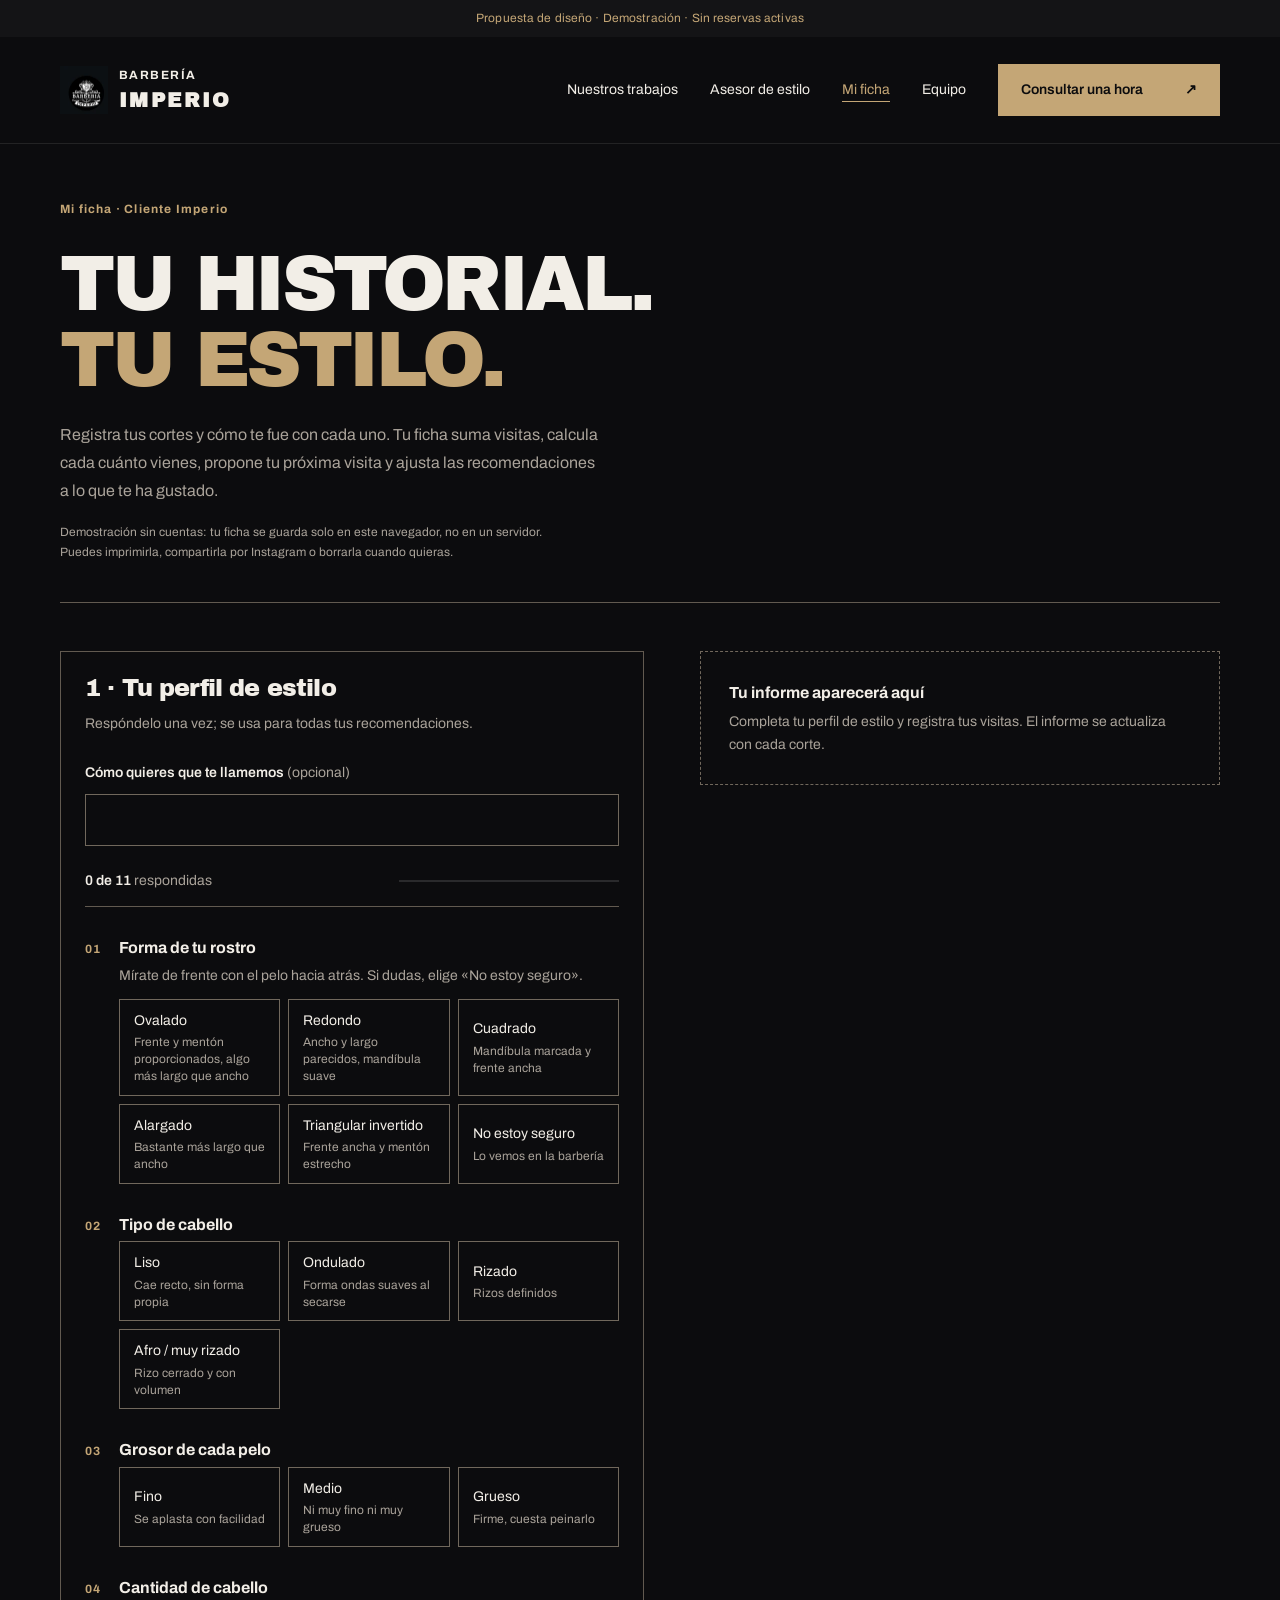
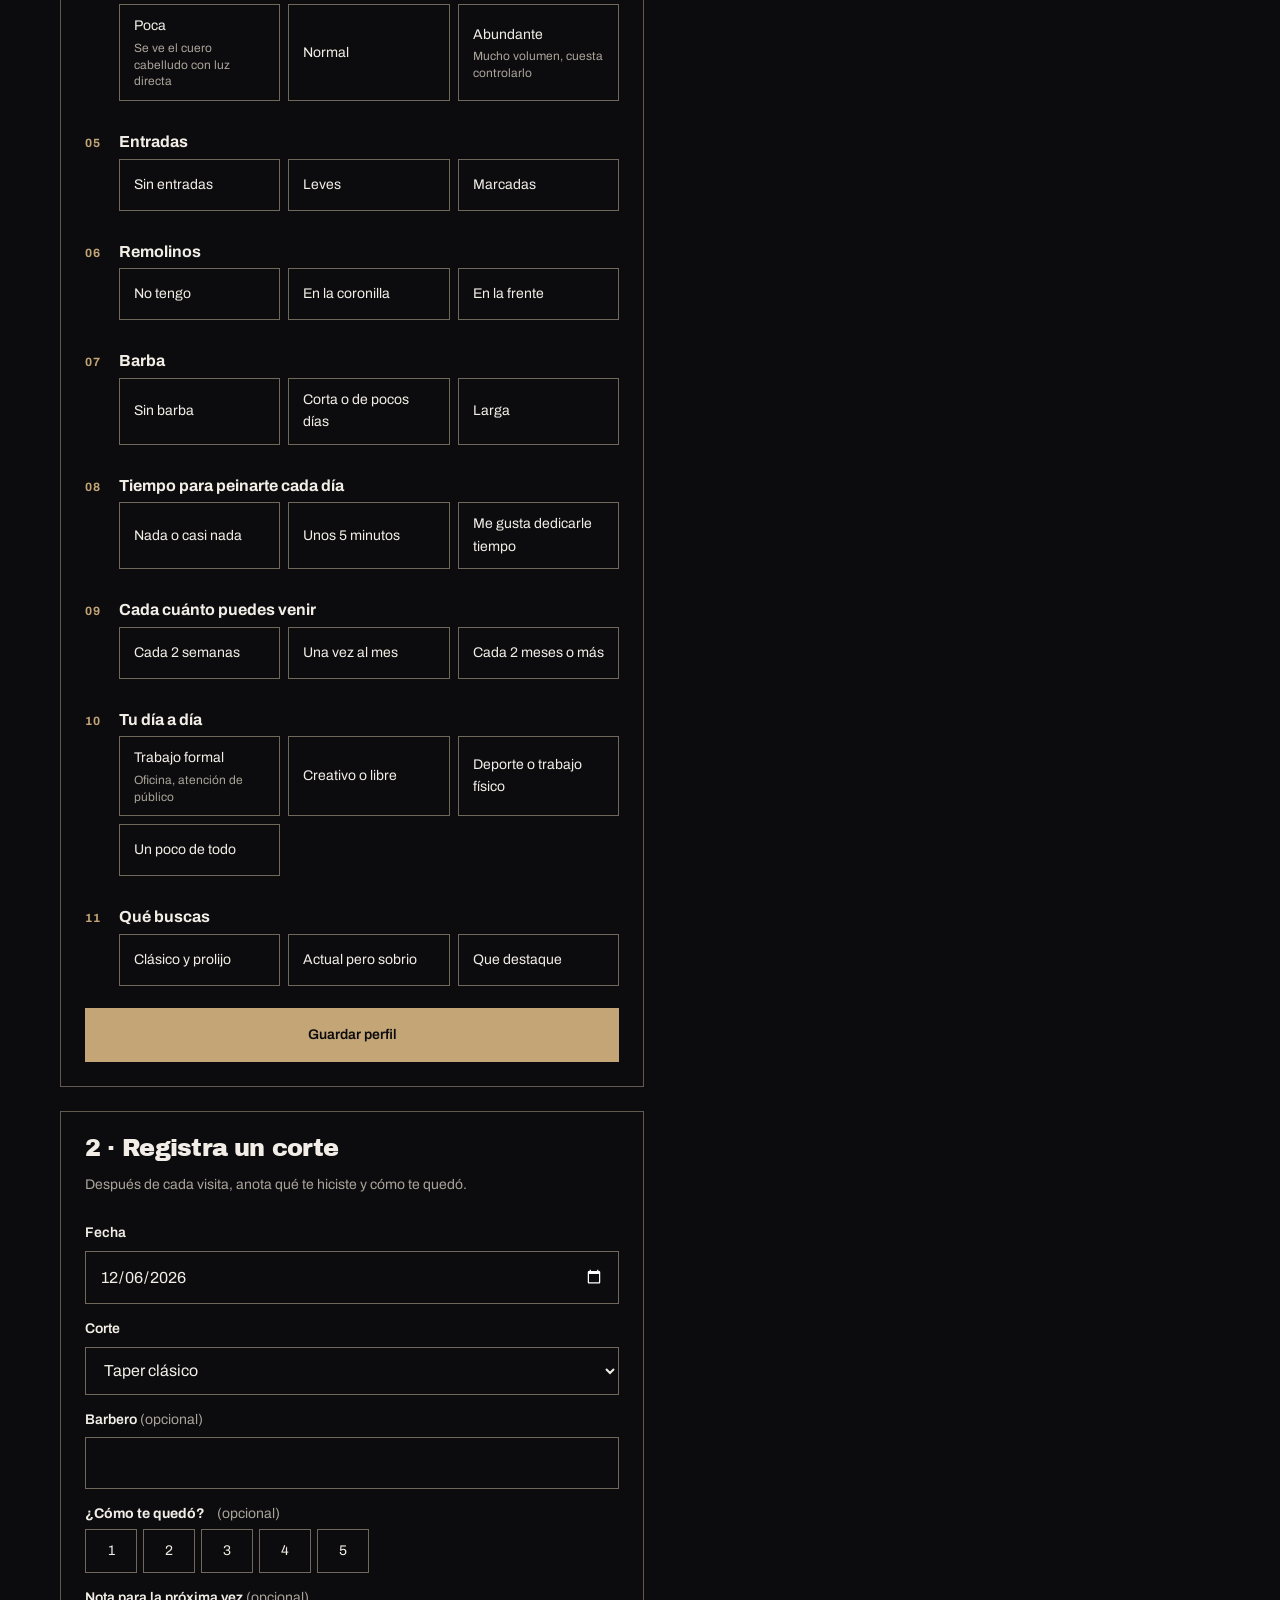
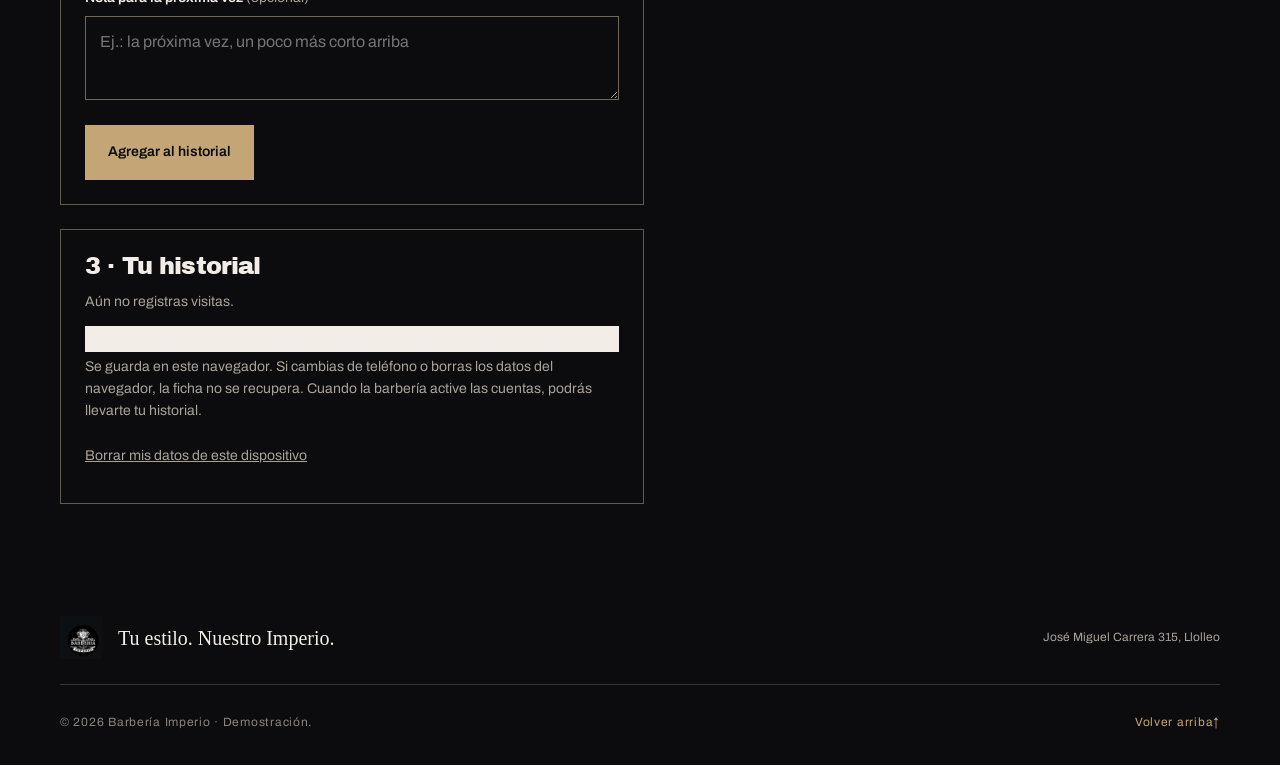
==== mi-ficha.html @ a7dda246 "feat: asesor de estilo, Mi ficha con historial y perfiles del equipo Co-Authored-By: Claude Opus 5.5" ====
<!doctype html>
<html lang="es-CL">
<head>
  <meta charset="UTF-8">
  <meta name="viewport" content="width=device-width, initial-scale=1">
  <meta name="theme-color" content="#0c0c0e">
  <meta name="description" content="Tu historial de cortes en Barbería Imperio con informe detallado, próxima visita sugerida y recomendaciones según lo que te ha gustado.">
  <title>Mi ficha | Barbería Imperio</title>
  <meta name="robots" content="noindex, nofollow">
  <link rel="canonical" href="https://barberia-imperio-demo.vercel.app/mi-ficha">
  <meta property="og:type" content="website">
  <meta property="og:locale" content="es_CL">
  <meta property="og:site_name" content="Barbería Imperio">
  <meta property="og:title" content="Mi ficha · Barbería Imperio">
  <meta property="og:description" content="Tu historial de cortes en Barbería Imperio con informe detallado, próxima visita sugerida y recomendaciones según lo que te ha gustado.">
  <meta property="og:url" content="https://barberia-imperio-demo.vercel.app/mi-ficha">
  <meta property="og:image" content="https://barberia-imperio-demo.vercel.app/assets/og-imperio.jpg">
  <meta property="og:image:width" content="1200">
  <meta property="og:image:height" content="630">
  <meta property="og:image:alt" content="Logo original blanco y negro de Barbería Imperio junto al lema Tu estilo. Nuestro Imperio.">
  <meta name="twitter:card" content="summary_large_image">
  <link rel="icon" type="image/png" sizes="96x96" href="/assets/logo-imperio-96.png">
  <link rel="apple-touch-icon" href="/assets/logo-imperio.png">
  <link rel="preload" href="/assets/fonts/archivo-black.woff2" as="font" type="font/woff2" crossorigin>
  <link rel="preload" href="/assets/fonts/archivo-variable.woff2" as="font" type="font/woff2" crossorigin>
  <link rel="stylesheet" href="/styles.css">
  <link rel="stylesheet" href="/design-system.css">
  <link rel="stylesheet" href="/urban.css">
  <link rel="stylesheet" href="/pages.css">
</head>
<body class="urban" data-page="ficha">
  <a class="skip-link" href="#contenido">Saltar al contenido</a>
  <div class="announcement">Propuesta de diseño · Demostración · Sin reservas activas</div>
  <header class="site-header">
    <div class="shell nav-shell">
      <a class="brand" href="/" aria-label="Barbería Imperio, ir al inicio"><picture><source srcset="/assets/logo-imperio-96.webp" type="image/webp"><img src="/assets/logo-imperio-96.png" alt="" width="48" height="48"></picture> <span> <small>BARBERÍA</small> <strong>IMPERIO</strong></span></a>
      <button class="menu-toggle" type="button" aria-label="Abrir menú" aria-expanded="false" aria-controls="main-nav"> <span></span> <span></span> <span></span></button>
      <nav id="main-nav" class="nav-links" aria-label="Navegación principal"><a href="/#estilos">Nuestros trabajos</a><a href="/asesor">Asesor de estilo</a><a href="/mi-ficha" class="is-current" aria-current="page">Mi ficha</a><a href="/equipo">Equipo</a><a class="btn btn-gold nav-reserve" href="/#reservar">Consultar una hora <span aria-hidden="true">↗</span></a></nav>
    </div>
  </header>
  <main id="contenido">
    <section class="page-hero shell" aria-labelledby="page-title"><p class="eyebrow">Mi ficha · Cliente Imperio</p><h1 id="page-title"><span>TU HISTORIAL.</span> <span class="bronze">TU ESTILO.</span></h1><p class="lead">Registra tus cortes y cómo te fue con cada uno. Tu ficha suma visitas, calcula cada cuánto vienes, propone tu próxima visita y ajusta las recomendaciones a lo que te ha gustado.</p><p class="demo-note">Demostración sin cuentas: tu ficha se guarda solo en este navegador, no en un servidor. Puedes imprimirla, compartirla por Instagram o borrarla cuando quieras.</p></section>
    <div class="shell page-grid">
      <div class="stack">
        <section class="panel" aria-labelledby="perfil-title">
          <h2 id="perfil-title">1 · Tu perfil de estilo</h2>
          <p>Respóndelo una vez; se usa para todas tus recomendaciones.</p>
          <label for="cliente-nombre">Cómo quieres que te llamemos <span>(opcional)</span></label>
          <input id="cliente-nombre" type="text" maxlength="40" autocomplete="given-name">
          <form id="quiz" class="quiz" style="margin-top:20px" novalidate><div class="quiz-progress"><span><strong>0 de 11</strong> respondidas</span><span class="quiz-meter" aria-hidden="true"><i style="width:0%"></i></span></div><fieldset class="q"><legend><span class="q-n" aria-hidden="true">01</span>Forma de tu rostro</legend><p class="q-help" id="help-rostro">Mírate de frente con el pelo hacia atrás. Si dudas, elige «No estoy seguro».</p><div class="choices"><div class="choice"><input type="radio" name="rostro" id="q-rostro-ovalado" value="ovalado" aria-describedby="help-rostro"><label for="q-rostro-ovalado">Ovalado<small>Frente y mentón proporcionados, algo más largo que ancho</small></label></div><div class="choice"><input type="radio" name="rostro" id="q-rostro-redondo" value="redondo" aria-describedby="help-rostro"><label for="q-rostro-redondo">Redondo<small>Ancho y largo parecidos, mandíbula suave</small></label></div><div class="choice"><input type="radio" name="rostro" id="q-rostro-cuadrado" value="cuadrado" aria-describedby="help-rostro"><label for="q-rostro-cuadrado">Cuadrado<small>Mandíbula marcada y frente ancha</small></label></div><div class="choice"><input type="radio" name="rostro" id="q-rostro-alargado" value="alargado" aria-describedby="help-rostro"><label for="q-rostro-alargado">Alargado<small>Bastante más largo que ancho</small></label></div><div class="choice"><input type="radio" name="rostro" id="q-rostro-corazon" value="corazon" aria-describedby="help-rostro"><label for="q-rostro-corazon">Triangular invertido<small>Frente ancha y mentón estrecho</small></label></div><div class="choice"><input type="radio" name="rostro" id="q-rostro-no_se" value="no_se" aria-describedby="help-rostro"><label for="q-rostro-no_se">No estoy seguro<small>Lo vemos en la barbería</small></label></div></div></fieldset><fieldset class="q"><legend><span class="q-n" aria-hidden="true">02</span>Tipo de cabello</legend><div class="choices"><div class="choice"><input type="radio" name="tipo" id="q-tipo-liso" value="liso"><label for="q-tipo-liso">Liso<small>Cae recto, sin forma propia</small></label></div><div class="choice"><input type="radio" name="tipo" id="q-tipo-ondulado" value="ondulado"><label for="q-tipo-ondulado">Ondulado<small>Forma ondas suaves al secarse</small></label></div><div class="choice"><input type="radio" name="tipo" id="q-tipo-rizado" value="rizado"><label for="q-tipo-rizado">Rizado<small>Rizos definidos</small></label></div><div class="choice"><input type="radio" name="tipo" id="q-tipo-afro" value="afro"><label for="q-tipo-afro">Afro / muy rizado<small>Rizo cerrado y con volumen</small></label></div></div></fieldset><fieldset class="q"><legend><span class="q-n" aria-hidden="true">03</span>Grosor de cada pelo</legend><div class="choices"><div class="choice"><input type="radio" name="grosor" id="q-grosor-fino" value="fino"><label for="q-grosor-fino">Fino<small>Se aplasta con facilidad</small></label></div><div class="choice"><input type="radio" name="grosor" id="q-grosor-medio" value="medio"><label for="q-grosor-medio">Medio<small>Ni muy fino ni muy grueso</small></label></div><div class="choice"><input type="radio" name="grosor" id="q-grosor-grueso" value="grueso"><label for="q-grosor-grueso">Grueso<small>Firme, cuesta peinarlo</small></label></div></div></fieldset><fieldset class="q"><legend><span class="q-n" aria-hidden="true">04</span>Cantidad de cabello</legend><div class="choices"><div class="choice"><input type="radio" name="densidad" id="q-densidad-baja" value="baja"><label for="q-densidad-baja">Poca<small>Se ve el cuero cabelludo con luz directa</small></label></div><div class="choice"><input type="radio" name="densidad" id="q-densidad-media" value="media"><label for="q-densidad-media">Normal</label></div><div class="choice"><input type="radio" name="densidad" id="q-densidad-alta" value="alta"><label for="q-densidad-alta">Abundante<small>Mucho volumen, cuesta controlarlo</small></label></div></div></fieldset><fieldset class="q"><legend><span class="q-n" aria-hidden="true">05</span>Entradas</legend><div class="choices"><div class="choice"><input type="radio" name="entradas" id="q-entradas-no" value="no"><label for="q-entradas-no">Sin entradas</label></div><div class="choice"><input type="radio" name="entradas" id="q-entradas-leves" value="leves"><label for="q-entradas-leves">Leves</label></div><div class="choice"><input type="radio" name="entradas" id="q-entradas-marcadas" value="marcadas"><label for="q-entradas-marcadas">Marcadas</label></div></div></fieldset><fieldset class="q"><legend><span class="q-n" aria-hidden="true">06</span>Remolinos</legend><div class="choices"><div class="choice"><input type="radio" name="remolino" id="q-remolino-no" value="no"><label for="q-remolino-no">No tengo</label></div><div class="choice"><input type="radio" name="remolino" id="q-remolino-coronilla" value="coronilla"><label for="q-remolino-coronilla">En la coronilla</label></div><div class="choice"><input type="radio" name="remolino" id="q-remolino-frente" value="frente"><label for="q-remolino-frente">En la frente</label></div></div></fieldset><fieldset class="q"><legend><span class="q-n" aria-hidden="true">07</span>Barba</legend><div class="choices"><div class="choice"><input type="radio" name="barba" id="q-barba-no" value="no"><label for="q-barba-no">Sin barba</label></div><div class="choice"><input type="radio" name="barba" id="q-barba-corta" value="corta"><label for="q-barba-corta">Corta o de pocos días</label></div><div class="choice"><input type="radio" name="barba" id="q-barba-larga" value="larga"><label for="q-barba-larga">Larga</label></div></div></fieldset><fieldset class="q"><legend><span class="q-n" aria-hidden="true">08</span>Tiempo para peinarte cada día</legend><div class="choices"><div class="choice"><input type="radio" name="mantencion" id="q-mantencion-baja" value="baja"><label for="q-mantencion-baja">Nada o casi nada</label></div><div class="choice"><input type="radio" name="mantencion" id="q-mantencion-media" value="media"><label for="q-mantencion-media">Unos 5 minutos</label></div><div class="choice"><input type="radio" name="mantencion" id="q-mantencion-alta" value="alta"><label for="q-mantencion-alta">Me gusta dedicarle tiempo</label></div></div></fieldset><fieldset class="q"><legend><span class="q-n" aria-hidden="true">09</span>Cada cuánto puedes venir</legend><div class="choices"><div class="choice"><input type="radio" name="frecuencia" id="q-frecuencia-quincenal" value="quincenal"><label for="q-frecuencia-quincenal">Cada 2 semanas</label></div><div class="choice"><input type="radio" name="frecuencia" id="q-frecuencia-mensual" value="mensual"><label for="q-frecuencia-mensual">Una vez al mes</label></div><div class="choice"><input type="radio" name="frecuencia" id="q-frecuencia-bimensual" value="bimensual"><label for="q-frecuencia-bimensual">Cada 2 meses o más</label></div></div></fieldset><fieldset class="q"><legend><span class="q-n" aria-hidden="true">10</span>Tu día a día</legend><div class="choices"><div class="choice"><input type="radio" name="contexto" id="q-contexto-formal" value="formal"><label for="q-contexto-formal">Trabajo formal<small>Oficina, atención de público</small></label></div><div class="choice"><input type="radio" name="contexto" id="q-contexto-creativo" value="creativo"><label for="q-contexto-creativo">Creativo o libre</label></div><div class="choice"><input type="radio" name="contexto" id="q-contexto-deportivo" value="deportivo"><label for="q-contexto-deportivo">Deporte o trabajo físico</label></div><div class="choice"><input type="radio" name="contexto" id="q-contexto-mixto" value="mixto"><label for="q-contexto-mixto">Un poco de todo</label></div></div></fieldset><fieldset class="q"><legend><span class="q-n" aria-hidden="true">11</span>Qué buscas</legend><div class="choices"><div class="choice"><input type="radio" name="estilo" id="q-estilo-clasico" value="clasico"><label for="q-estilo-clasico">Clásico y prolijo</label></div><div class="choice"><input type="radio" name="estilo" id="q-estilo-actual" value="actual"><label for="q-estilo-actual">Actual pero sobrio</label></div><div class="choice"><input type="radio" name="estilo" id="q-estilo-llamativo" value="llamativo"><label for="q-estilo-llamativo">Que destaque</label></div></div></fieldset></form>
          <button id="perfil-guardar" class="btn btn-gold" type="button">Guardar perfil</button>
        </section>
        <section class="panel" aria-labelledby="visita-title">
          <h2 id="visita-title">2 · Registra un corte</h2>
          <p>Después de cada visita, anota qué te hiciste y cómo te quedó.</p>
          <form id="visita-form" novalidate>
            <label for="visita-fecha">Fecha</label>
            <input id="visita-fecha" type="date" required aria-describedby="visita-fecha-error" aria-invalid="false">
            <p id="visita-fecha-error" class="field-error" hidden></p>
            <label for="visita-corte">Corte</label>
            <select id="visita-corte"></select>
            <label for="visita-barbero">Barbero <span>(opcional)</span></label>
            <input id="visita-barbero" type="text" maxlength="40">
            <fieldset class="q" style="margin-top:14px"><legend style="font-size:14px">¿Cómo te quedó? <span style="color:var(--muted);font-weight:400">(opcional)</span></legend>
              <div class="rating"><div class="choice"><input type="radio" name="satisfaccion" id="sat-1" value="1"><label for="sat-1">1 <span class="sr-only">de 5</span></label></div><div class="choice"><input type="radio" name="satisfaccion" id="sat-2" value="2"><label for="sat-2">2 <span class="sr-only">de 5</span></label></div><div class="choice"><input type="radio" name="satisfaccion" id="sat-3" value="3"><label for="sat-3">3 <span class="sr-only">de 5</span></label></div><div class="choice"><input type="radio" name="satisfaccion" id="sat-4" value="4"><label for="sat-4">4 <span class="sr-only">de 5</span></label></div><div class="choice"><input type="radio" name="satisfaccion" id="sat-5" value="5"><label for="sat-5">5 <span class="sr-only">de 5</span></label></div></div>
            </fieldset>
            <label for="visita-nota">Nota para la próxima vez <span>(opcional)</span></label>
            <textarea id="visita-nota" maxlength="200" placeholder="Ej.: la próxima vez, un poco más corto arriba"></textarea>
            <button class="btn btn-gold" type="submit">Agregar al historial</button>
          </form>
        </section>
        <section class="panel" aria-labelledby="historial-title">
          <h2 id="historial-title">3 · Tu historial</h2>
          <p id="historial-vacio">Aún no registras visitas.</p>
          <div class="ficha" style="box-shadow:none;padding:4px 18px 12px"><ul id="historial-lista" class="timeline"></ul></div>
          <p id="ficha-status" class="quiz-status" role="status" aria-live="polite"></p>
          <p class="privacy">Se guarda en este navegador. Si cambias de teléfono o borras los datos del navegador, la ficha no se recupera. Cuando la barbería active las cuentas, podrás llevarte tu historial.</p>
          <button id="borrar-todo" class="link-danger" type="button">Borrar mis datos de este dispositivo</button>
        </section>
      </div>
      <aside id="resultado" aria-label="Informe del cliente" aria-live="polite"><div class="ficha-empty"><strong>Tu informe aparecerá aquí</strong>Completa tu perfil de estilo y registra tus visitas. El informe se actualiza con cada corte.</div></aside>
    </div>
  </main>
  <footer class="site-footer"> <div class="shell footer-main"><a class="footer-signature" href="/" aria-label="Tu estilo. Nuestro Imperio. — ir al inicio"><picture><source srcset="/assets/logo-imperio-96.webp" type="image/webp"><img src="/assets/logo-imperio-96.png" alt="" width="42" height="42" loading="lazy"></picture> <span>Tu estilo. Nuestro Imperio.</span></a> <p>José Miguel Carrera 315, Llolleo</p></div> <div class="shell footer-bottom"> <small>© <span id="current-year"></span> Barbería Imperio · Demostración.</small><a href="#contenido">Volver arriba <span aria-hidden="true">↑</span></a></div></footer>
  <script src="/assets/js/asesor-engine.js" defer></script>
  <script src="/assets/js/cliente.js" defer></script>
</body>
</html>
---- styles.css ----
:root{--bg:#0b0b0d;--surface:#151518;--surface2:#1b1c1e;--cream:#f1ede6;--gold:#c7a878;--gold2:#ae8c5c;--text:#e7e4df;--muted:#999590;--line:#35312e;--serif:Georgia,'Times New Roman',serif;--sans:Inter,'Segoe UI',Arial,sans-serif}
*{box-sizing:border-box}html{scroll-behavior:smooth;scroll-padding-top:94px}body{margin:0;background:var(--bg);color:var(--text);font-family:var(--sans);line-height:1.6;-webkit-font-smoothing:antialiased}::selection{background:var(--gold);color:var(--bg)}a{color:inherit;text-decoration:none}button,input,select,textarea{font:inherit}button{cursor:pointer}img{display:block;max-width:100%}h1,h2,h3,p,figure{margin:0}h1,h2{font-family:var(--serif);font-weight:400;line-height:1.08;letter-spacing:-.045em}h1 em,h2 em{color:var(--gold);font-weight:400}h2{font-size:clamp(2.65rem,5vw,5.2rem)}h3{line-height:1.2}.shell{width:min(1160px,calc(100% - 64px));margin-inline:auto}.skip-link{position:absolute;transform:translateY(-200%);background:var(--gold);color:#101010;padding:12px;z-index:99}.skip-link:focus{transform:translateY(0)}.announcement{text-align:center;font-size:12px;letter-spacing:.18em;color:#d2c4b0;background:#252017;padding:6px 12px;font-weight:600}.announcement-dot{display:inline-block;width:5px;height:5px;background:var(--gold);border-radius:50%;margin-right:8px;vertical-align:middle}.site-header{position:sticky;top:0;z-index:40;background:rgba(11,11,13,.94);backdrop-filter:blur(16px);border-bottom:1px solid rgba(231,228,223,.1)}.nav-shell{height:84px;display:flex;align-items:center;justify-content:space-between;gap:32px}.brand{display:flex;align-items:center;gap:11px;flex:none}.brand img{object-fit:contain;border-radius:50%;border:1px solid #2e2c2a}.brand span{display:flex;flex-direction:column;line-height:1.2}.brand strong{font-family:var(--serif);font-size:22px;letter-spacing:.11em}.brand small{font-size:12px;letter-spacing:.23em;color:var(--gold);margin-top:5px}.nav-links{display:flex;align-items:center;gap:27px}.nav-links>a{font-size:12px;color:#cbc7c1;transition:color .2s}.nav-links>a:hover{color:var(--gold)}.nav-links sup{font-size:12px;color:var(--gold);vertical-align:top}.nav-links .nav-reserve{background:var(--gold);color:#121212;font-size:12px;font-weight:750;letter-spacing:.045em;padding:14px 19px;text-transform:uppercase}.nav-reserve span{margin-left:12px}.menu-toggle{display:none;border:0;background:transparent;padding:10px}.menu-toggle span{width:23px;height:2px;background:var(--cream);display:block;margin:5px}
.hero{min-height:665px;position:relative;display:grid;grid-template-columns:1.07fr .93fr;align-items:center;gap:40px;padding-top:42px;padding-bottom:90px}.hero::before{position:absolute;content:"";pointer-events:none;width:590px;height:590px;left:-390px;top:-120px;background:radial-gradient(circle,rgba(199,168,120,.085),transparent 70%)}.eyebrow,.kicker,.section-index,.section-head p,.section-copy,.fine-print{font-size:12px}.eyebrow,.kicker{color:var(--gold);letter-spacing:.24em;font-weight:700}.thin-line{width:32px;height:1px;background:var(--gold);display:inline-block;vertical-align:middle;margin-right:11px}.hero h1{font-size:clamp(4.25rem,6.35vw,7.35rem);margin:28px 0 30px}.hero .lead{max-width:540px;color:#bfbab3;font-size:16px;line-height:1.9}.hero-actions{display:flex;gap:10px;flex-wrap:wrap;margin-top:37px}.btn{appearance:none;border:1px solid transparent;padding:16px 22px;min-height:50px;display:inline-flex;align-items:center;justify-content:center;gap:30px;text-align:center;font-size:12px;letter-spacing:.08em;font-weight:800;text-transform:uppercase;transition:transform .2s,background .2s,color .2s}.btn:hover{transform:translateY(-2px)}.btn:focus-visible,a:focus-visible,.filter:focus-visible,.service-arrow:focus-visible{outline:2px solid var(--cream);outline-offset:4px}.btn-gold{background:var(--gold);color:#12110e}.btn-gold:hover{background:#e1c08d}.btn-ghost{background:transparent;border-color:#5d5142;color:var(--cream)}.btn-ghost:hover{border-color:var(--gold)}.btn-outline{background:transparent;border-color:var(--gold);color:var(--cream)}.btn-full{width:100%}.hero-meta{display:flex;gap:27px;flex-wrap:wrap;margin-top:54px;font-size:12px;color:#a6a19b;text-transform:uppercase;letter-spacing:.09em}.hero-meta b{color:var(--gold);margin-right:7px}.hero-art{height:510px;position:relative}.hero-art:before{content:"";position:absolute;inset:35px 55px 30px 30px;border:1px solid rgba(199,168,120,.4);transform:translate(19px,-17px);pointer-events:none}.hero-art img{width:100%;height:100%;object-fit:cover}.hero-main{position:absolute;inset:8px 86px 40px 0;overflow:hidden;background:#292622}.hero-main img{object-position:center 30%;filter:saturate(.88)}.hero-main:after{content:"";position:absolute;inset:50% 0 0;background:linear-gradient(transparent,rgba(0,0,0,.85));pointer-events:none}.hero-main figcaption{font-size:12px;letter-spacing:.27em;font-weight:800;position:absolute;z-index:2;bottom:21px;left:25px;line-height:1.7}.hero-tile{position:absolute;width:147px;height:185px;right:0;overflow:hidden;border:5px solid var(--bg);background:#262321}.hero-tile img{object-position:center 45%}.tile-1{top:-2px}.tile-2{bottom:-1px}.hero-stamp{position:absolute;z-index:3;top:52%;right:103px;background:var(--gold);border-radius:50%;width:98px;height:98px;display:flex;align-items:center;justify-content:center;flex-direction:column;line-height:1.3;transform:rotate(-13deg);font-family:var(--serif);text-align:center;color:#14110e;font-size:16px;font-weight:800;letter-spacing:.05em;box-shadow:0 4px 26px rgba(0,0,0,.3)}.hero-stamp span{font-size:14px}.hero-stamp small{font:12px var(--sans);letter-spacing:.12em}.scroll-prompt{position:absolute;bottom:34px;left:0;font-size:12px;letter-spacing:.2em;color:#bcb4a7}.scroll-prompt span{color:var(--gold);margin-left:10px;font-size:17px}.ticker{overflow:hidden;background:var(--gold);color:#0c0c0d;padding:15px 0}.ticker>div{font-size:13px;letter-spacing:.28em;white-space:nowrap;font-weight:850;text-align:center}.ticker span{margin:0 25px}.section{padding-top:116px;padding-bottom:116px}.section-index{font-weight:700;letter-spacing:.19em;color:var(--gold);font-size:12px;text-transform:uppercase}.intro{display:grid;grid-template-columns:175px 1fr 60px;gap:20px;align-items:start}.intro h2{font-size:clamp(2.6rem,4.2vw,4.8rem)}.section-copy{color:#bbb6af;max-width:630px;line-height:2;font-size:15px;margin-top:25px}.intro-mark{font-size:60px;color:var(--gold);opacity:.75;line-height:1}.gallery-section{background:#121215;border-top:1px solid #242226;border-bottom:1px solid #242226}.section-head{display:flex;justify-content:space-between;gap:35px;align-items:end;margin:16px 0 32px}.section-head h2{margin-top:12px}.section-head>p{max-width:320px;color:#a9a49e;line-height:1.8}.filters{display:flex;flex-wrap:wrap;gap:8px;margin-bottom:25px}.filter{background:transparent;color:#c0bab3;border:1px solid #46403b;padding:10px 17px;font-size:12px;letter-spacing:.04em}.filter.active,.filter:hover{border-color:var(--gold);color:#181510;background:var(--gold)}.gallery-grid{display:grid;grid-template-columns:repeat(4,1fr);grid-auto-rows:235px;gap:13px}.gallery-card{position:relative;overflow:hidden;background:#2d2a29}.gallery-card img{width:100%;height:100%;object-fit:cover;filter:saturate(.88);transition:transform .45s,filter .45s}.gallery-card:hover img{transform:scale(1.06);filter:saturate(1.05)}.gallery-feature{grid-row:span 2;grid-column:span 2}.gallery-feature img{object-position:center 33%}.gallery-card:after{content:"";position:absolute;inset:45% 0 0;background:linear-gradient(transparent,rgba(0,0,0,.84));pointer-events:none}.gallery-card-caption{position:absolute;z-index:2;left:18px;bottom:20px;display:flex;flex-direction:column;gap:4px}.gallery-card-caption small{font-size:12px;letter-spacing:.18em;color:var(--gold)}.gallery-card-caption strong{font-family:var(--serif);font-size:19px;font-weight:400}.gallery-feature .gallery-card-caption strong{font-size:30px}.gallery-card[hidden]{display:none!important}.gallery-bottom{display:flex;align-items:center;justify-content:space-between;gap:25px;margin-top:29px}.gallery-bottom span{font-family:var(--serif);color:#99928b;font-size:24px;font-style:italic}.text-link{font-size:12px;letter-spacing:.09em;color:var(--gold);border-bottom:1px solid var(--gold);padding-bottom:8px}.services-section .section-head{margin-bottom:45px}.services-list{border-top:1px solid #494038}.service-row{min-height:122px;padding:25px 0;display:grid;grid-template-columns:45px 1fr 180px 44px;align-items:center;gap:20px;border-bottom:1px solid #494038}.service-number{color:var(--gold);font-size:12px}.service-row h3{font-family:var(--serif);font-size:clamp(24px,3vw,31px);font-weight:400}.service-row p{margin-top:6px;color:#99938d;font-size:12px}.price-note{font-size:12px;color:#a79f96;text-align:right;letter-spacing:.09em}.service-arrow{border:1px solid #6b5d48;display:grid;place-items:center;color:var(--gold);width:42px;height:42px;border-radius:50%;font-size:22px;transition:background .2s}.service-arrow:hover{background:var(--gold);color:#0c0c0d}.fine-print{color:#8e8882;margin-top:20px}.team-section{display:grid;grid-template-columns:1fr 1fr;min-height:570px;background:#1b1a1a}.team-img{overflow:hidden;max-height:650px}.team-img img{width:100%;height:100%;object-fit:cover;object-position:center 40%;filter:saturate(.75)}.team-text{padding:clamp(45px,7vw,100px);display:flex;flex-direction:column;justify-content:center}.team-text .kicker{margin-top:27px}.team-text h2{margin:14px 0 24px}.team-text>p:not(.kicker){max-width:470px;font-size:14px;color:#c6bfb7;line-height:1.9}.team-placeholder{margin-top:35px;border-top:1px solid #5a4a3b;border-bottom:1px solid #5a4a3b;padding:22px 0;display:flex;flex-direction:column;gap:6px}.team-placeholder span{letter-spacing:.2em;font-size:12px;color:var(--gold)}.team-placeholder strong{font-family:var(--serif);font-weight:400;font-size:25px}.team-placeholder small{color:#9e948a;font-size:12px}.ai-layout{display:grid;grid-template-columns:1.12fr .88fr;align-items:center;gap:9%}.ai-copy h2{margin:17px 0 23px}.ai-copy>p:not(.ai-disclaimer){max-width:480px;color:#bcb6af;font-size:15px;line-height:1.85}.ai-label{background:#29231d;color:#dbc298;padding:10px 14px;font-size:12px;font-weight:750;letter-spacing:.09em;display:inline-block}.check-list{padding:0;margin:25px 0;list-style:none}.check-list li{padding:10px 0;color:#e1d8cc;font-size:13px}.check-list li:before{content:'✦';color:var(--gold);margin-right:12px}.ai-disclaimer{color:#8e8881;font-size:12px;line-height:1.7;max-width:480px}.ai-widget{background:#19191c;border:1px solid #63533d;padding:34px;box-shadow:25px 25px 0 #131315}.widget-top,.form-top{display:flex;justify-content:space-between;gap:10px;font-size:12px;font-weight:800;color:var(--gold);letter-spacing:.16em}.widget-top span:last-child{color:#aaa198}.live-dot{display:inline-block;width:6px;height:6px;background:var(--gold);border-radius:50%;margin-right:7px}.ai-widget h3{font-family:var(--serif);font-weight:400;font-size:28px;margin:23px 0 25px}.field-label,.booking-form label{font-size:12px;color:#ccc4b9;font-weight:650;display:block;margin:18px 0 8px}.ai-widget select,.booking-form select,.booking-form input,.booking-form textarea{width:100%;min-height:49px;border:1px solid #4e463f;background:#101012;color:#eee9e2;padding:12px 15px;border-radius:0;appearance:auto;color-scheme:dark}.booking-form textarea{min-height:82px;resize:vertical}.ai-widget select:focus,.booking-form select:focus,.booking-form input:focus,.booking-form textarea:focus{outline:1px solid var(--gold);border-color:var(--gold)}.ai-widget .btn{margin-top:24px}.recommend-result{border:1px solid #6e5b41;background:#242019;padding:18px;margin-top:20px}.recommend-result strong{color:var(--gold);font-family:var(--serif);font-size:23px;display:block}.recommend-result p{font-size:12px;color:#e3d8c8;line-height:1.8;margin-top:8px}.booking-section{background:#e7dfd3;color:#171513}.booking-layout{display:grid;grid-template-columns:1fr .92fr;gap:8%;align-items:start}.booking-section .section-index,.booking-section .kicker{color:#7a5a35}.booking-copy .kicker{margin-top:45px}.booking-copy h2{margin:12px 0 24px}.booking-copy h2 em{color:#7a5a35}.booking-copy>p{color:#635d56;max-width:470px;font-size:15px;line-height:1.9}.booking-note{border-left:3px solid #9c7649;background:#d9cfc0;padding:20px 25px;margin-top:45px;max-width:490px}.booking-note strong{font-size:12px;letter-spacing:.09em}.booking-note p{color:#5e554c;font-size:12px;line-height:1.7;margin-top:8px}.booking-form{background:#141416;color:#eee9e2;padding:35px}.booking-form label span{color:#aaa198;font-weight:400}.booking-form .btn{margin-top:22px}.booking-form .form-error{padding:10px;background:#4b2a25;color:#ffe1d8;font-size:12px;margin-top:15px}.booking-output{margin-top:25px;border-top:1px solid #5b4d3a;padding-top:18px}.booking-output h3{color:var(--gold);font-family:var(--serif);font-size:22px;font-weight:400}.booking-output>p{white-space:pre-line;font-size:12px;margin:14px 0 18px;line-height:1.8;background:#222226;padding:15px;color:#eee}.booking-actions{display:flex;gap:10px;flex-wrap:wrap}.booking-actions .btn{margin:0;flex:1;min-width:115px;padding:12px;font-size:12px;gap:5px}.booking-output>small{display:block;color:#b9ada0;font-size:12px;margin-top:13px;line-height:1.6}.location-grid{display:grid;grid-template-columns:1fr 340px;gap:100px;align-items:center;margin-top:24px}.location-grid h2{margin:14px 0 40px}.contact-detail{border-top:1px solid #494038;padding:19px 0}.contact-detail small{display:block;color:var(--gold);font-size:12px;letter-spacing:.13em;margin-bottom:7px}.contact-detail strong{font-size:18px;font-weight:550}.contact-detail p{font-size:12px;color:#a9a199;margin-top:3px}.contact-buttons{margin-top:25px}.local-photo{position:relative;width:100%;max-width:340px;aspect-ratio:1/1.13;overflow:hidden;background:#222}.local-photo img{height:100%;width:100%;object-fit:cover;filter:contrast(.98) saturate(.83)}.local-photo figcaption{position:absolute;bottom:0;left:0;right:0;padding:24px 12px 13px;background:linear-gradient(transparent,rgba(0,0,0,.85));font-size:12px;color:#eee;letter-spacing:.1em}.site-footer{background:#101012;border-top:1px solid #4a4033;padding:65px 0 30px}.footer-grid{display:grid;grid-template-columns:1.4fr .7fr .7fr 1fr;gap:30px}.footer-brand img{border-radius:50%}.footer-brand p{font-family:var(--serif);letter-spacing:.11em;font-size:13px;margin-top:14px;color:var(--gold)}.footer-grid>div:not(.footer-brand):not(.footer-motto){display:flex;flex-direction:column;gap:11px}.footer-grid>div>span{color:var(--gold);font-size:12px;letter-spacing:.18em;font-weight:800;margin-bottom:10px}.footer-grid a{color:#b4aea6;font-size:12px}.footer-grid a:hover{color:var(--gold)}.footer-motto{font-family:var(--serif);font-size:clamp(30px,4vw,55px);letter-spacing:.03em;color:#a79f96;white-space:nowrap}.footer-motto span{display:block;color:var(--gold);font-size:20px}.footer-bottom{border-top:1px solid #38332f;margin-top:60px;padding-top:20px;display:flex;align-items:center;justify-content:space-between;gap:15px;color:#8b857e}.footer-bottom small,.footer-bottom a{font-size:12px;letter-spacing:.06em}.footer-bottom a{color:var(--gold)}.mobile-bar{display:none}
@media(max-width:1100px){.nav-links{gap:15px}.hero{gap:18px}.hero h1{font-size:clamp(4rem,6vw,5.6rem)}.location-grid{gap:60px}}
@media(max-width:840px){.shell{width:min(100% - 40px,1160px)}.nav-shell{height:72px}.menu-toggle{display:block}.nav-links{display:none;position:absolute;top:72px;left:0;right:0;background:#111113;padding:22px 20px 30px;border-bottom:1px solid #47413a;flex-direction:column;align-items:stretch;gap:0}.nav-links.open{display:flex}.nav-links a{padding:13px;font-size:14px}.nav-links .nav-reserve{margin-top:10px}.hero{min-height:auto;grid-template-columns:1fr;padding-top:65px;gap:45px}.hero-copy{max-width:640px}.hero h1{font-size:clamp(4rem,9vw,6rem)}.hero-art{max-width:570px;width:100%;height:520px;margin:0 auto}.scroll-prompt{position:static;margin-top:15px}.intro{grid-template-columns:1fr 40px;gap:15px}.intro .section-index{grid-column:1/-1}.section{padding-block:82px}.gallery-grid{grid-template-columns:repeat(2,1fr)}.gallery-feature{grid-row:span 2;grid-column:span 1}.team-text{padding:40px}.ai-layout,.booking-layout{grid-template-columns:1fr;gap:48px}.ai-widget{max-width:570px}.location-grid{grid-template-columns:1fr 280px;gap:30px}.footer-grid{grid-template-columns:1.5fr 1fr 1fr}.footer-motto{display:none}}
@media(max-width:580px){.shell{width:calc(100% - 32px)}.announcement{font-size:12px;letter-spacing:.09em}.nav-shell{height:66px}.nav-links{top:66px}.brand img{width:43px;height:43px}.brand strong{font-size:19px}.hero{padding-top:43px;padding-bottom:42px;gap:35px}.eyebrow{font-size:12px}.hero h1{font-size:clamp(3.55rem,13vw,5.5rem);margin:22px 0}.hero .lead{font-size:14px}.hero-actions .btn{width:100%}.hero-meta{gap:14px;margin-top:27px;font-size:12px}.hero-art{height:410px;max-width:440px}.hero-main{inset:8px 70px 27px 0}.hero-tile{width:115px;height:158px}.hero-stamp{width:77px;height:77px;font-size:12px;right:80px}.hero-stamp small{font-size:12px}.ticker>div{font-size:12px;letter-spacing:.12em}.ticker span{margin:0 12px}.section{padding-block:70px}.intro{grid-template-columns:1fr}.intro h2{font-size:clamp(2.55rem,10vw,4rem)}.intro-mark{display:none}.section-head{align-items:start;flex-direction:column;gap:15px}.section-head>p{max-width:100%}.gallery-grid{grid-template-columns:repeat(2,minmax(0,1fr));grid-auto-rows:215px;gap:9px}.gallery-feature{grid-column:span 2;grid-row:span 2}.gallery-card-caption{left:12px;bottom:12px}.gallery-card-caption strong{font-size:15px}.gallery-feature .gallery-card-caption strong{font-size:23px}.gallery-bottom{align-items:start;flex-direction:column}.service-row{grid-template-columns:24px 1fr 35px;gap:12px;min-height:120px}.service-row .price-note{grid-column:2;grid-row:2;text-align:left}.service-arrow{grid-column:3;grid-row:1;align-self:start;width:35px;height:35px}.service-row p{font-size:12px}.team-section{grid-template-columns:1fr}.team-img{height:360px}.team-text{padding:60px 26px}.ai-widget,.booking-form{padding:23px}.ai-widget{box-shadow:10px 10px 0 #131315}.booking-note{margin-top:25px}.location-grid{grid-template-columns:1fr}.local-photo{max-width:100%;aspect-ratio:1.3/1}.footer-grid{grid-template-columns:1fr 1fr;gap:30px}.footer-brand{grid-column:span 2}.footer-bottom{flex-direction:column;align-items:start;padding-bottom:50px}.mobile-bar{display:block;position:fixed;bottom:0;left:0;right:0;z-index:45;background:#111;padding:10px 16px max(10px,env(safe-area-inset-bottom));border-top:1px solid #514632}.mobile-bar a{display:block;background:var(--gold);color:#111;text-align:center;padding:13px;font-size:12px;font-weight:850;letter-spacing:.08em}.site-footer{padding-bottom:25px}}
@media(prefers-reduced-motion:reduce){html{scroll-behavior:auto}*,*:before,*:after{transition:none!important;animation:none!important}}

/* Fase 1: legibilidad y confirmación accesible de copia. */
small{font-size:12px}.brand small{letter-spacing:.1em}.hero .eyebrow{letter-spacing:.1em}.hero-stamp{width:112px;height:112px}.hero-stamp small{letter-spacing:0}.widget-top{flex-wrap:wrap}.booking-actions .btn{min-width:170px;min-height:44px}.copy-status{min-height:1.6em;margin-top:12px;color:var(--cream);font-size:12px}.contact-buttons{display:flex;flex-wrap:wrap;gap:12px}.gallery-card-caption small{color:var(--cream)}.gallery-card-caption{ text-shadow:0 1px 3px #000}.hero-main figcaption,.local-photo figcaption{text-shadow:0 1px 3px #000}@media(max-width:580px){.hero-stamp{width:100px;height:100px;right:65px}.hero-meta{letter-spacing:.04em}.announcement{letter-spacing:.04em}.hero .eyebrow{letter-spacing:.06em}}
---- design-system.css ----
@font-face {
  font-family: 'Archivo';
  src: url('assets/fonts/archivo-variable.woff2') format('woff2');
  font-style: normal;
  font-weight: 100 900;
  font-display: swap;
}
@font-face {
  font-family: 'Archivo Black';
  src: url('assets/fonts/archivo-black.woff2') format('woff2');
  font-style: normal;
  font-weight: 400;
  font-display: swap;
}

:root {
  --bg: #0c0c0e;
  --surface: #1a1a1d;
  --surface2: #2a2a2c;
  --cream: #f2eee7;
  --gold: #c4a676;
  --gold2: #d7bb90;
  --bronze-dark: #7a5a35;
  --text: var(--cream);
  --muted: #aaa39a;
  --line: #625a50;
  /* Borde de controles de formulario: 3,57:1 sobre --bg y 3,17:1 sobre --surface (WCAG 1.4.11). --line queda solo para divisores. */
  --control-border: #71685c;
  /* Valores antes escritos a mano en urban.css; mismos colores, ahora con nombre. */
  --announce-bg: #141416;
  --on-bronze-label: #443219;
  --on-bronze-hover: #33240f;
  --error-text: #ffe1d8;
  --error-border: #eab7a9;
  --disabled-text: #bbb3a8;
  --sans: 'Archivo', Arial, Helvetica, sans-serif;
  --display: 'Archivo Black', Arial, Helvetica, sans-serif;
  --serif: Georgia, 'Times New Roman', serif;
  --type-label: .75rem;
  --type-small: .875rem;
  --type-body: 1rem;
  --type-title: clamp(1.5rem, 2.5vw, 2rem);
  --type-section: clamp(1.875rem, 4vw, 3.5rem);
  --type-hero: clamp(2rem, 5.4vw, 5rem);
  --focus: var(--cream);
}

body { font-size: var(--type-body); }
h1, h2 {
  font-family: var(--display);
  font-weight: 400;
  line-height: 1.06;
  letter-spacing: -.035em;
}
h1 em, h2 em { font-style: normal; }
.hero h1 { font-size: var(--type-hero); }
h2, .intro h2 { font-size: var(--type-section); }
h3, .service-row h3, .ai-widget h3, .booking-output h3 {
  font-family: var(--sans);
  font-size: var(--type-title);
  font-weight: 700;
  letter-spacing: -.02em;
}
.brand strong { font-family: var(--display); font-size: 22px; letter-spacing: .07em; }
.hero-stamp, .gallery-card-caption strong, .gallery-bottom span,
.team-placeholder strong, .recommend-result strong, .footer-motto {
  font-family: var(--sans);
  font-style: normal;
}
.footer-brand p { font-family: var(--serif); }
.eyebrow, .kicker, .section-index, .ai-label, .widget-top, .form-top,
.contact-detail small, .footer-grid > div > span {
  font-size: var(--type-label);
  letter-spacing: .1em;
  font-weight: 700;
}
.section-copy, .section-head > p, .hero .lead, .booking-copy > p,
.ai-copy > p:not(.ai-disclaimer), .team-text > p:not(.kicker) {
  font-size: var(--type-body);
  line-height: 1.75;
}
.service-row p, .contact-detail p, .booking-form label, .field-label,
.check-list li { font-size: var(--type-small); }
.booking-section { background: var(--cream); color: var(--bg); --focus: var(--bronze-dark); }
.booking-section .section-index, .booking-section .kicker,
.booking-copy h2 em { color: var(--bronze-dark); }
.booking-form { background: var(--surface); color: var(--cream); --focus: var(--cream); }
.ai-widget { background: var(--surface); }
.booking-note { background: #e4dbcd; }
.ai-widget select, .booking-form select, .booking-form input,
.booking-form textarea { background: var(--bg); color: var(--cream); border-color: var(--control-border); }

/* Shared controls: every state is scoped to enabled controls. */
.btn, .nav-reserve, .filter, .text-link, .service-arrow, .menu-toggle {
  min-height: 44px;
  min-width: 44px;
  transition: background-color .16s ease, color .16s ease, border-color .16s ease;
}
.btn { font-size: var(--type-label); letter-spacing: .04em; font-weight: 700; }
.btn-gold, .nav-links .nav-reserve { background: var(--gold); color: var(--bg); border: 1px solid var(--gold); }
.btn-gold:hover:not(:disabled):not([aria-disabled='true']),
.nav-links .nav-reserve:hover:not([aria-disabled='true']) { background: var(--gold2); color: var(--bg); border-color: var(--gold2); }
.btn-outline, .btn-ghost { background: transparent; color: var(--cream); border: 1px solid var(--gold); }
.btn-outline:hover:not(:disabled):not([aria-disabled='true']),
.btn-ghost:hover:not(:disabled):not([aria-disabled='true']) { background: var(--surface2); color: var(--cream); border-color: var(--gold2); }
.btn:hover { transform: none; }
.btn:active:not(:disabled):not([aria-disabled='true']),
.nav-reserve:active:not([aria-disabled='true']) { background: var(--gold); color: var(--bg); border-color: var(--gold); }
.text-link { display: inline-flex; align-items: center; color: var(--gold); border: 0; text-decoration: underline; text-underline-offset: .5em; text-decoration-thickness: 1px; }
.text-link:hover:not([aria-disabled='true']) { color: var(--cream); text-decoration-thickness: 2px; }
.text-link:active:not([aria-disabled='true']) { color: var(--gold2); }
.filters { gap: 20px; }
.filter { padding: 10px 0; border: 0; border-bottom: 2px solid transparent; background: transparent; color: var(--muted); font-size: var(--type-small); }
.filter.active, .filter[aria-pressed='true'] { border-color: var(--gold); background: transparent; color: var(--cream); }
.filter:hover:not(:disabled):not([aria-disabled='true']) { color: var(--cream); border-color: var(--gold2); background: transparent; }
.filter:active:not(:disabled):not([aria-disabled='true']) { background: var(--surface2); color: var(--cream); }
.menu-toggle { border: 1px solid var(--control-border); }
.service-arrow { width: 44px; height: 44px; }
.footer-grid a, .footer-bottom a { display: inline-flex; align-items: center; min-height: 44px; min-width: 44px; }
:where(a, button, input, select, textarea):focus-visible {
  outline: 2px solid var(--focus);
  outline-offset: 4px;
}
.btn:focus-visible, a:focus-visible, .filter:focus-visible, .service-arrow:focus-visible { outline-color: var(--focus); }
.btn:disabled, .btn[aria-disabled='true'], .nav-reserve[aria-disabled='true'],
.text-link[aria-disabled='true'], .filter:disabled, .filter[aria-disabled='true'] {
  color: var(--disabled-text);
  background: var(--surface2);
  border-color: var(--line);
  cursor: not-allowed;
  text-decoration: none;
}
@media (max-width: 580px) {
  :root { --type-hero: clamp(2rem, 9vw, 3rem); }
  .brand strong { font-size: 19px; }
  .service-row { grid-template-columns: 24px minmax(0, 1fr) 44px; }
  .hero .eyebrow { letter-spacing: .06em; }
}
/* Texto solo para lectores de pantalla. */
.sr-only {
  position: absolute !important;
  width: 1px; height: 1px;
  padding: 0; margin: -1px;
  overflow: hidden; clip: rect(0 0 0 0);
  white-space: nowrap; border: 0;
}
@media (prefers-reduced-motion: reduce) {
  *, *::before, *::after { transition: none !important; }
}
---- urban.css ----
/* Estructura urbana. Los tokens y controles viven en design-system.css. */
.urban .shell { width: min(1160px, calc(100% - 64px)); }
.urban .announcement { background: var(--announce-bg); color: var(--gold); font-size: 12px; letter-spacing: .01em; font-weight: 400; padding: 9px 16px; }
.urban .site-header { position: relative; background: var(--bg); backdrop-filter: none; }
.urban .nav-shell { height: 106px; }
.urban .brand img { border: 0; border-radius: 0; width: 48px; height: auto; }
.urban .brand small { color: var(--cream); font-weight: 700; font-size: 12px; letter-spacing: .12em; margin: 0 0 5px; }
.urban .brand strong { font-size: 20px; letter-spacing: .12em; }
.urban .nav-links { gap: 32px; }
.urban .nav-links > a { min-height: 44px; display: inline-flex; align-items: center; color: var(--cream); font-size: 14px; }
.urban .nav-links .nav-reserve { color: var(--bg); font-size: 14px; text-transform: none; padding: 14px 22px; font-weight: 600; letter-spacing: 0; }
.urban .menu-toggle { width: 44px; height: 44px; padding: 9px; }
.urban .menu-toggle span { width: 22px; margin: 5px 0; }
.urban .menu-toggle[aria-expanded='true'] span:nth-child(1) { transform: translateY(7px) rotate(45deg); }
.urban .menu-toggle[aria-expanded='true'] span:nth-child(2) { opacity: 0; }
.urban .menu-toggle[aria-expanded='true'] span:nth-child(3) { transform: translateY(-7px) rotate(-45deg); }
.urban .hero { grid-template-columns: minmax(0, 1fr) 340px; gap: 100px; padding: 58px 0 64px; min-height: 640px; }
.urban .hero::before, .urban .hero-art::before { content: none; }
.urban .hero .eyebrow { margin-bottom: 32px; letter-spacing: .1em; text-transform: none; }
.urban .hero h1 { font-size: clamp(52px, 6.5vw, 88px); margin: 0 0 26px; line-height: .99; letter-spacing: -.045em; }
.urban .hero h1 span { display: block; }
.urban .bronze { color: var(--gold); }
.urban .hero .lead { font-size: 16px; line-height: 1.75; }
.urban .hero-actions { display: flex; align-items: flex-start; flex-direction: column; gap: 10px; margin-top: 30px; }
.urban .btn { padding: 15px 22px; min-height: 50px; gap: 30px; font-size: 14px; letter-spacing: 0; text-transform: none; font-weight: 600; }
.urban .text-link { font-size: 14px; letter-spacing: 0; gap: 22px; min-height: 44px; }
.urban .hero-note { margin-top: 12px; font-size: 12px; color: var(--muted); }
.urban .hero-art { width: 100%; height: auto; max-width: none; display: flex; align-items: center; justify-content: center; gap: 20px; margin: 0; }
.urban .vertical-caption { writing-mode: vertical-rl; font-size: 12px; letter-spacing: .12em; color: var(--gold); }
.urban .polaroid { width: 240px; flex-shrink: 0; transform: rotate(3deg); background: var(--cream); color: var(--bg); box-shadow: 13px 13px 0 var(--gold); }
.urban .polaroid img { width: 100%; height: auto; aspect-ratio: 3 / 4; object-fit: cover; }
.urban .polaroid figcaption { padding: 16px; }
.urban .polaroid small { display: block; color: var(--bronze-dark); font-size: 12px; letter-spacing: .04em; margin-bottom: 4px; }
.urban .polaroid p { font-size: 16px; }
.urban .location-band { background: var(--gold); color: var(--bg); --focus: var(--bg); padding: 32px 0; }
.urban .band-grid { display: grid; grid-template-columns: 1fr 1fr auto; gap: 36px; align-items: center; }
.urban .location-band .eyebrow { color: var(--on-bronze-label); margin-bottom: 8px; }
.urban .location-band p { font-size: 16px; }
.urban .location-band .eyebrow { font-size: 12px; }
.urban .location-band .text-link { color: var(--bg); }
.urban .location-band .text-link:hover { color: var(--on-bronze-hover); }
.urban .band-more { align-self: center; }
.urban .section { padding-top: 66px; padding-bottom: 66px; }
.urban .gallery-section { background: var(--bg); border: 0; }
.urban .section-head { margin: 20px 0 24px; align-items: center; }
.urban .section-head h2 { font-size: clamp(32px, 4vw, 48px); margin: 0; }
.urban .section-head > p { font-size: 14px; line-height: 1.6; color: var(--muted); max-width: 330px; }
.urban .filters { margin: 16px 0 26px; gap: 22px; }
.urban .gallery-grid { display: grid; grid-template-columns: repeat(3, minmax(0, 240px)); grid-auto-rows: auto; gap: 28px; align-items: start; }
.urban .gallery-card { background: transparent; overflow: visible; }
.urban .gallery-card:nth-child(even) { margin-top: 30px; }
.urban .gallery-card::after { content: none; }
.urban .gallery-card img { width: 100%; height: auto; aspect-ratio: 3 / 4; object-fit: cover; filter: none; }
.urban .gallery-card:hover img { transform: none; filter: none; }
.urban .gallery-card-caption { position: static; display: flex; flex-direction: row; align-items: baseline; gap: 14px; padding: 16px 0; border-bottom: 1px solid var(--line); text-shadow: none; }
.urban .card-number { color: var(--gold); font-size: 12px; }
.urban .gallery-card h3 { font-family: var(--sans); font-size: 16px; font-weight: 500; line-height: 1.5; letter-spacing: 0; }
.urban .fine-print { margin-top: 24px; color: var(--muted); font-size: 12px; line-height: 1.6; }
.urban .services-section { border-top: 1px solid var(--line); }
.urban .services-section .section-head { margin-bottom: 24px; }
.urban .services-section h2 { font-size: clamp(28px, 3vw, 36px); }
.urban .service-row { grid-template-columns: 28px minmax(0,1fr) 180px 44px; gap: 20px; padding: 22px 0; min-height: 110px; }
.urban .service-row h3 { font-size: 20px; }
.urban .service-row p { font-size: 14px; }
.urban details { margin-top: 32px; border: 1px solid var(--line); }
.urban summary { display: flex; justify-content: space-between; align-items: center; min-height: 56px; padding: 16px 20px; cursor: pointer; color: var(--cream); list-style: none; font-size: 16px; }
.urban summary::-webkit-details-marker { display: none; }
.urban summary span { font-size: 24px; line-height: 1; }
.urban details[open] > summary span { transform: rotate(45deg); }
.urban summary:hover { background: var(--surface2); }
.urban summary:focus-visible { outline: 2px solid var(--cream); outline-offset: 4px; }
.urban .advisor-content { padding: 0 24px 24px; }
.urban .ai-disclaimer { max-width: 650px; color: var(--muted); margin: 12px 0 24px; }
.urban .ai-widget { max-width: 570px; padding: 24px; box-shadow: none; }
.urban .booking-section { background: var(--surface); color: var(--cream); --focus: var(--cream); border-top: 1px solid var(--line); border-bottom: 1px solid var(--line); }
.urban .closing-grid { display: grid; grid-template-columns: minmax(0, 1fr) 330px; gap: 60px; align-items: center; }
.urban .closing-grid h2 { font-size: clamp(30px, 3.6vw, 44px); margin: 22px 0 18px; }
.urban .closing-grid p:not(.eyebrow) { font-size: 14px; color: var(--muted); line-height: 1.65; }
.urban .closing-action .btn { width: 100%; }
.urban .closing-action .fine-print { font-size: 12px !important; }
.urban .consultation-content { padding: 0 24px 24px; }
.urban .consultation-content > p { color: var(--muted); margin-bottom: 24px; max-width: 620px; font-size: 14px; }
.urban .booking-form { max-width: 620px; padding: 28px; background: var(--bg); }
.urban .form-top { flex-wrap: wrap; }
.urban .site-footer { background: var(--bg); border: 0; padding: 32px 0 20px; }
.urban .footer-main { display: flex; justify-content: space-between; align-items: center; gap: 24px; }
.urban .footer-signature { display: inline-flex; align-items: center; gap: 16px; min-height: 44px; font-family: var(--serif); font-size: 20px; }
.urban .footer-signature img { width: 42px; height: auto; }
.urban .footer-main > p { font-size: 12px; color: var(--muted); }
.urban .footer-bottom { margin-top: 24px; padding-top: 16px; }
.urban .footer-bottom a { display: inline-flex; align-items: center; min-height: 44px; }
.urban .mobile-bar { display: none; }
.urban .service-row:hover { background: var(--surface); }
.urban .service-row:active { background: var(--surface2); }
.urban .service-action { display: inline-flex; gap: 16px; align-items: center; justify-content: flex-end; font-size: 14px; color: var(--gold); }
.urban .service-row { grid-template-columns: 28px minmax(0,1fr) 170px 145px; }
.urban .gallery-link { display: block; }
.urban .gallery-link:hover h3 { text-decoration: underline; text-underline-offset: .25em; }
.urban .consultation-status { color: var(--cream); font-size: 14px; }
.urban .consultation-status:empty { display: none; }
.urban .consultation-panel { scroll-margin-top: 24px; }
.urban .brand, .urban .band-grid a { min-height: 44px; }
.urban .band-grid p > a { display: inline-flex; align-items: center; }
.urban .field-error { color: var(--error-text); font-size: 14px; margin-top: 8px; }
.urban [aria-invalid='true'] { border-color: var(--error-border); }
@media(max-width:580px) {
  .urban .service-row { grid-template-columns: 24px minmax(0,1fr); }
  .urban .service-action { grid-column: 2; justify-content: flex-start; min-height: 44px; }
  .urban.mobile-cta-enabled { padding-bottom: calc(84px + env(safe-area-inset-bottom)); }
  .urban .mobile-bar:not([hidden]) { display: block; background: var(--bg); padding: 12px 20px max(12px,env(safe-area-inset-bottom)); }
  .urban .mobile-bar a { font-size: 14px; text-transform: none; letter-spacing: 0; min-height: 44px; }
}
@media(max-width: 1000px) {
  .urban .hero { gap: 40px; grid-template-columns: minmax(0,1fr) 290px; }
  .urban .hero h1 { font-size: clamp(48px,6vw,68px); }
  .urban .hero-art { gap: 12px; }
  .urban .polaroid { width: 230px; }
}
@media(max-width: 840px) {
  .urban .shell { width: calc(100% - 40px); }
  .urban .nav-shell { height: 78px; }
  .urban .nav-links { top: 78px; gap: 0; padding: 16px 20px 24px; }
  .urban .nav-links > a { display: flex; }
  .urban .hero { grid-template-columns: 1fr; min-height: auto; padding-top: 36px; gap: 40px; }
  .urban .hero-copy { max-width: 640px; }
  .urban .hero h1 { font-size: clamp(40px,8vw,64px); }
  .urban .hero-art { max-width: 310px; margin: 0 auto; }
  .urban .band-grid { grid-template-columns: 1fr 1fr; }
  .urban .band-more { grid-column: 1 / -1; justify-self: start; }
  .urban .closing-grid { grid-template-columns: 1fr; gap: 26px; }
  .urban .closing-action { max-width: 400px; }
}
@media(max-width: 580px) {
  .urban .shell { width: calc(100% - 40px); }
  .urban .announcement { padding: 7px 16px; font-size: 12px; line-height: 1.5; }
  .urban .nav-shell { height: 70px; gap: 16px; }
  .urban .brand img { width: 40px; }
  .urban .brand small { font-size: 12px; }
  .urban .brand strong { font-size: 18px; }
  .urban .nav-links { top: 70px; }
  .urban .hero { padding: 32px 0 44px; gap: 28px; }
  .urban .hero .eyebrow { margin-bottom: 24px; letter-spacing: .03em; }
  .urban .hero h1 { font-size: clamp(36px,11.1vw,52px); line-height: 1.02; margin-bottom: 22px; }
  .urban .hero .lead { font-size: 14px; line-height: 1.7; }
  .urban .hero-actions { margin-top: 24px; gap: 8px; }
  .urban .hero-actions .text-link { width: auto; }
  .urban .hero-note { margin-top: 8px; }
  .urban .hero-art { width: 100%; gap: 14px; justify-content: center; }
  .urban .polaroid { width: 220px; box-shadow: 10px 10px 0 var(--gold); }
  .urban .polaroid figcaption { padding: 12px; }
  .urban .polaroid p { font-size: 14px; }
  .urban .vertical-caption { font-size: 12px; letter-spacing: .09em; }
  .urban .location-band { padding: 28px 0; }
  .urban .band-grid { grid-template-columns: 1fr; gap: 24px; }
  .urban .band-more { grid-column: auto; }
  .urban .location-band p { font-size: 14px; }
  .urban .location-band .eyebrow { font-size: 12px; }
  .urban .section { padding: 44px 0; }
  .urban .section-head { gap: 18px; margin: 20px 0; }
  .urban .section-head h2 { font-size: 36px; }
  .urban .gallery-grid { grid-template-columns: repeat(2,minmax(0,1fr)); gap: 24px 16px; }
  .urban .gallery-card:nth-child(even) { margin-top: 20px; }
  .urban .gallery-card-caption { flex-direction: column; gap: 8px; padding: 12px 0; }
  .urban .gallery-card h3 { font-size: 14px; }
  .urban .services-section h2 { font-size: 30px; }
  .urban .service-row { grid-template-columns: 24px minmax(0,1fr); gap: 12px; }
  .urban .service-row h3 { font-size: 18px; }
  .urban .service-row .price-note { grid-column: 2; grid-row: 2; }
  .urban .advisor-content, .urban .consultation-content { padding: 0 16px 16px; }
  .urban .ai-widget, .urban .booking-form { padding: 18px; }
  .urban .closing-grid { gap: 26px; }
  .urban .closing-grid h2 { font-size: 30px; }
  .urban .closing-action { max-width: none; }
  .urban .footer-main { flex-direction: column; align-items: flex-start; gap: 16px; }
  .urban .footer-signature { font-size: 18px; gap: 12px; }
  .urban .footer-bottom { padding-bottom: 0; }
}
/* La cabecera dejó de ser sticky: el desplazamiento heredado de 94 px dejaba los anclajes desplazados. */
html:has(body.urban) { scroll-padding-top: 16px; }
@media(max-width:580px) {
  /* Evita que la barra fija inferior tape el elemento con foco (WCAG 2.4.11). */
  html:has(body.urban.mobile-cta-enabled) { scroll-padding-bottom: calc(84px + env(safe-area-inset-bottom)); }
}
---- pages.css ----
/* Páginas interiores (asesor, mi ficha, equipo). Se apoyan en styles.css, design-system.css y urban.css. */
:root {
  --paper: var(--cream);
  --ink: #0c0c0e;
  --ink-soft: #4d463e;      /* 8,3:1 sobre marfil */
  --ink-label: var(--bronze-dark); /* 5,43:1 sobre marfil */
  --paper-line: #c9bfb1;
}

.urban .nav-links .is-current { color: var(--gold); text-decoration: underline; text-underline-offset: .5em; }
@media (min-width: 841px) and (max-width: 1100px) {
  .urban .nav-links { gap: 20px; }
  .urban .nav-links > a { font-size: 13px; }
  .urban .nav-links .nav-reserve { padding: 14px 16px; }
}

/* Cabecera de página */
.page-hero { padding: 56px 0 40px; border-bottom: 1px solid var(--line); }
.page-hero .eyebrow { margin-bottom: 28px; letter-spacing: .1em; text-transform: none; }
.page-hero h1 { font-size: clamp(40px, 6vw, 80px); line-height: .99; letter-spacing: -.045em; margin: 0 0 22px; }
.page-hero h1 span { display: block; }
.page-hero .lead { color: var(--muted); font-size: 16px; line-height: 1.75; max-width: 60ch; }
.page-hero .demo-note { margin-top: 18px; font-size: 12px; color: var(--muted); max-width: 70ch; }

.page-grid { display: grid; grid-template-columns: minmax(0, 1fr) minmax(0, 520px); gap: 56px; align-items: start; padding: 48px 0 80px; }
.page-grid.single { grid-template-columns: minmax(0, 1fr); }
.page-grid > aside { position: sticky; top: 24px; }

/* Cuestionario */
.quiz { display: grid; gap: 28px; }
.quiz-progress { display: flex; justify-content: space-between; align-items: center; gap: 16px; font-size: 14px; color: var(--muted); border-bottom: 1px solid var(--line); padding-bottom: 14px; }
.quiz-progress strong { color: var(--cream); font-weight: 600; }
.quiz-meter { flex: 1; max-width: 220px; height: 2px; background: var(--surface2); position: relative; }
.quiz-meter i { position: absolute; inset: 0 auto 0 0; background: var(--gold); transition: width .2s ease; }
fieldset.q { border: 0; margin: 0; padding: 0; min-width: 0; }
fieldset.q legend { font-size: 16px; font-weight: 700; padding: 0; margin-bottom: 4px; display: flex; gap: 12px; align-items: baseline; }
fieldset.q legend .q-n { color: var(--gold); font-size: 12px; font-weight: 700; letter-spacing: .08em; min-width: 22px; }
fieldset.q .q-help { color: var(--muted); font-size: 14px; margin: 0 0 12px 34px; }
.choices { display: grid; grid-template-columns: repeat(auto-fill, minmax(150px, 1fr)); gap: 8px; margin-left: 34px; }
.choice { position: relative; }
.choice input { position: absolute; opacity: 0; width: 1px; height: 1px; }
.choice label { display: flex; flex-direction: column; justify-content: center; gap: 2px; min-height: 52px; height: 100%; padding: 10px 14px; border: 1px solid var(--control-border); cursor: pointer; font-size: 14px; color: var(--cream); transition: border-color .16s ease, background-color .16s ease; }
.choice label small { color: var(--muted); font-size: 12px; line-height: 1.4; }
.choice label:hover { border-color: var(--gold2); background: var(--surface); }
.choice input:checked + label { border-color: var(--gold); background: var(--surface2); box-shadow: inset 3px 0 0 var(--gold); }
.choice input:focus-visible + label { outline: 2px solid var(--focus); outline-offset: 3px; }
.quiz-actions { display: flex; flex-wrap: wrap; gap: 12px 24px; align-items: center; border-top: 1px solid var(--line); padding-top: 24px; }
.quiz-status { font-size: 14px; color: var(--cream); }
.quiz-status:empty { display: none; }

/* Ficha: el informe impreso en papel marfil, mismo gesto que el polaroid del home */
.ficha { background: var(--paper); color: var(--ink); box-shadow: 13px 13px 0 var(--gold); padding: 28px; --focus: var(--ink); }
.ficha-empty { border: 1px dashed var(--control-border); padding: 28px; color: var(--muted); font-size: 14px; }
.ficha-empty strong { display: block; color: var(--cream); font-size: 16px; margin-bottom: 6px; }
.ficha-head { display: flex; justify-content: space-between; gap: 16px; font-size: 12px; font-weight: 700; letter-spacing: .1em; color: var(--ink-label); border-bottom: 1px solid var(--paper-line); padding-bottom: 12px; }
.ficha h2 { font-size: clamp(26px, 3vw, 34px); line-height: 1.02; letter-spacing: -.035em; margin: 20px 0 12px; color: var(--ink); }
.ficha h3 { font-size: 18px; letter-spacing: -.01em; margin: 0; color: var(--ink); }
.ficha p, .ficha li, .ficha dd { color: var(--ink-soft); font-size: 14px; line-height: 1.65; }
.ficha .label { display: block; font-size: 12px; font-weight: 700; letter-spacing: .08em; color: var(--ink-label); margin: 0 0 4px; }
.ficha-profile { display: grid; grid-template-columns: repeat(2, minmax(0, 1fr)); gap: 10px 20px; margin: 16px 0 4px; }
.ficha-profile div { border-top: 1px solid var(--paper-line); padding-top: 8px; }
.ficha-profile dt { font-size: 12px; color: var(--ink-label); font-weight: 700; letter-spacing: .04em; }
.ficha-profile dd { margin: 2px 0 0; color: var(--ink); }
.ficha-ai { margin: 18px 0 0; padding: 14px 16px; border-left: 3px solid var(--bronze-dark); background: #e8e1d6; }
.ficha-ai p { color: var(--ink); }
.rec { border-top: 1px solid var(--ink); padding: 18px 0 6px; margin-top: 20px; }
.rec-top { display: flex; justify-content: space-between; align-items: baseline; gap: 12px; }
.rec-role { font-size: 12px; font-weight: 700; letter-spacing: .08em; color: var(--ink-label); }
.rec-score { font-size: 12px; font-weight: 700; color: var(--ink); white-space: nowrap; }
.rec-bar { height: 2px; background: var(--paper-line); margin: 8px 0 12px; position: relative; }
.rec-bar i { position: absolute; inset: 0 auto 0 0; background: var(--bronze-dark); }
.rec ul { margin: 8px 0; padding-left: 18px; }
.rec .ask { margin: 12px 0; padding: 12px 14px; border: 1px solid var(--paper-line); color: var(--ink); font-size: 14px; }
.rec .ask strong { display: block; font-size: 12px; letter-spacing: .08em; color: var(--ink-label); margin-bottom: 4px; }
.rec-meta { display: grid; grid-template-columns: 1fr 1fr; gap: 12px 20px; }
.rec .warn { color: #6b2e1f; } /* 8,2:1 sobre marfil */
.ficha-foot { margin-top: 22px; padding-top: 14px; border-top: 1px solid var(--paper-line); font-size: 12px !important; }
.ficha-actions { display: flex; flex-wrap: wrap; gap: 10px; margin-top: 28px; }
.ficha-actions .btn { flex: 1 1 180px; }
.btn-ink { background: var(--ink); color: var(--paper); border: 1px solid var(--ink); }
.btn-ink:hover { background: #2a2a2c; border-color: #2a2a2c; }
.btn-line-ink { background: transparent; color: var(--ink); border: 1px solid var(--ink); }
.btn-line-ink:hover { background: #e2d9cc; }
.ficha .status { font-size: 13px; color: var(--ink); margin-top: 10px; }
.ficha .status:empty { display: none; }

/* Mi ficha: estadísticas e historial */
.stats { display: grid; grid-template-columns: repeat(3, minmax(0, 1fr)); border: 1px solid var(--ink); margin: 18px 0; }
.stats div { padding: 12px 14px; border-right: 1px solid var(--paper-line); }
.stats div:last-child { border-right: 0; }
.stats dt { font-size: 12px; font-weight: 700; color: var(--ink-label); letter-spacing: .04em; }
.stats dd { margin: 4px 0 0; font-family: var(--display); font-size: 22px; color: var(--ink); letter-spacing: -.02em; }
.timeline { list-style: none; margin: 10px 0 0; padding: 0; }
.timeline li { display: grid; grid-template-columns: 92px minmax(0, 1fr) auto; gap: 12px; align-items: start; padding: 12px 0; border-top: 1px solid var(--paper-line); }
.timeline time { font-size: 12px; font-weight: 700; color: var(--ink-label); padding-top: 2px; }
.timeline strong { color: var(--ink); font-size: 14px; }
.timeline .stars { color: var(--ink); font-size: 13px; white-space: nowrap; }
.timeline button { background: none; border: 0; color: var(--ink-soft); text-decoration: underline; font-size: 12px; min-height: 32px; min-width: 32px; cursor: pointer; padding: 0 4px; }

.panel { border: 1px solid var(--line); padding: 24px; display: grid; gap: 4px; }
.panel h2 { font-size: 24px; margin: 0 0 8px; }
.panel > p { color: var(--muted); font-size: 14px; margin-bottom: 8px; }
.panel > label, #visita-form > label { display: block; font-size: 14px; color: var(--cream); margin: 14px 0 6px; font-weight: 600; }
.panel > label span, #visita-form > label span { color: var(--muted); font-weight: 400; }
.panel input:not([type=radio]), .panel select, .panel textarea { width: 100%; min-height: 48px; border: 1px solid var(--control-border); background: var(--bg); color: var(--cream); padding: 12px 14px; border-radius: 0; font-size: 16px; color-scheme: dark; }
.panel textarea { min-height: 84px; resize: vertical; }
.panel input:not([type=radio]):focus, .panel select:focus, .panel textarea:focus { outline: 2px solid var(--focus); outline-offset: 2px; border-color: var(--gold); }
.panel .btn { margin-top: 18px; }
.panel .field-error { color: var(--error-text); font-size: 14px; margin-top: 6px; }
.panel [aria-invalid='true'] { border-color: var(--error-border); }
.rating { display: flex; gap: 6px; flex-wrap: wrap; }
.rating .choice label { min-height: 44px; min-width: 52px; align-items: center; }
.stack { display: grid; gap: 24px; }
.privacy { font-size: 12px; color: var(--muted); line-height: 1.6; }
.link-danger { background: none; border: 0; padding: 0; color: var(--muted); text-decoration: underline; font-size: 14px; min-height: 44px; cursor: pointer; justify-self: start; }
.link-danger:hover { color: var(--error-text); }

/* Equipo */
.team-grid { display: grid; grid-template-columns: repeat(auto-fill, minmax(260px, 340px)); gap: 40px 32px; }
.profile-card { display: grid; gap: 14px; }
.profile-photo { position: relative; aspect-ratio: 3 / 4; background: var(--surface); border: 1px solid var(--line); display: grid; place-items: center; overflow: hidden; }
.profile-photo img { width: 100%; height: 100%; object-fit: cover; }
.profile-photo .pending { font-family: var(--display); font-size: 64px; color: var(--control-border); letter-spacing: -.04em; }
.profile-tag { position: absolute; left: 12px; top: 12px; background: var(--announce-bg); color: var(--gold); font-size: 12px; padding: 4px 8px; }
.profile-card h2 { font-size: 26px; margin: 0; }
.profile-card .role { color: var(--gold); font-size: 14px; }
.profile-card dl { margin: 0; display: grid; gap: 8px; }
.profile-card dl div { border-top: 1px solid var(--line); padding-top: 8px; display: grid; grid-template-columns: 120px minmax(0, 1fr); gap: 12px; font-size: 14px; }
.profile-card dt { color: var(--muted); }
.profile-card dd { margin: 0; color: var(--cream); }
.profile-work { display: grid; grid-template-columns: repeat(3, 1fr); gap: 8px; }
.profile-work img { aspect-ratio: 3 / 4; object-fit: cover; width: 100%; }
.how-list { list-style: none; padding: 0; margin: 0; counter-reset: paso; display: grid; gap: 0; }
.how-list li { counter-increment: paso; display: grid; grid-template-columns: 48px minmax(0, 1fr); gap: 12px; padding: 18px 0; border-top: 1px solid var(--line); color: var(--muted); font-size: 14px; }
.how-list li::before { content: counter(paso, decimal-leading-zero); color: var(--gold); font-size: 12px; font-weight: 700; padding-top: 3px; }
.how-list strong { display: block; color: var(--cream); font-size: 16px; margin-bottom: 2px; }

/* Entrada desde el home */
.urban .advisor-cta { display: flex; flex-wrap: wrap; align-items: center; gap: 12px 24px; margin-top: 24px; padding-top: 20px; border-top: 1px solid var(--line); }
.urban .advisor-cta p { color: var(--muted); font-size: 14px; max-width: 46ch; }

.rec .label { margin-top: 12px; }
@media (max-width: 1000px) {
  .page-grid { grid-template-columns: 1fr; gap: 40px; }
  .page-grid > aside { position: static; }
}
@media (max-width: 580px) {
  .page-hero { padding: 36px 0 28px; }
  .page-hero h1 { font-size: clamp(34px, 10.5vw, 48px); }
  .page-hero .lead { font-size: 14px; }
  .page-grid { padding: 32px 0 56px; }
  .choices { margin-left: 0; grid-template-columns: repeat(2, minmax(0, 1fr)); }
  fieldset.q .q-help { margin-left: 0; }
  .ficha { padding: 20px; box-shadow: 10px 10px 0 var(--gold); }
  .ficha-profile, .rec-meta { grid-template-columns: 1fr; }
  .stats { grid-template-columns: 1fr 1fr; }
  .stats div:nth-child(2) { border-right: 0; }
  .stats div:nth-child(n+3) { border-top: 1px solid var(--paper-line); }
  .timeline li { grid-template-columns: 1fr auto; }
  .timeline time { grid-column: 1 / -1; }
  .panel { padding: 18px; }
  .profile-card dl div { grid-template-columns: 1fr; gap: 2px; }
}

@media print {
  body.urban { background: #fff; padding: 0 !important; }
  .announcement, .site-header, .site-footer, .page-hero, .page-grid > :not(aside), .ficha-actions, .mobile-bar, .skip-link, .timeline button { display: none !important; }
  .page-grid { display: block; padding: 0; }
  .page-grid > aside { position: static; }
  .ficha { box-shadow: none; background: #fff; padding: 0; }
}
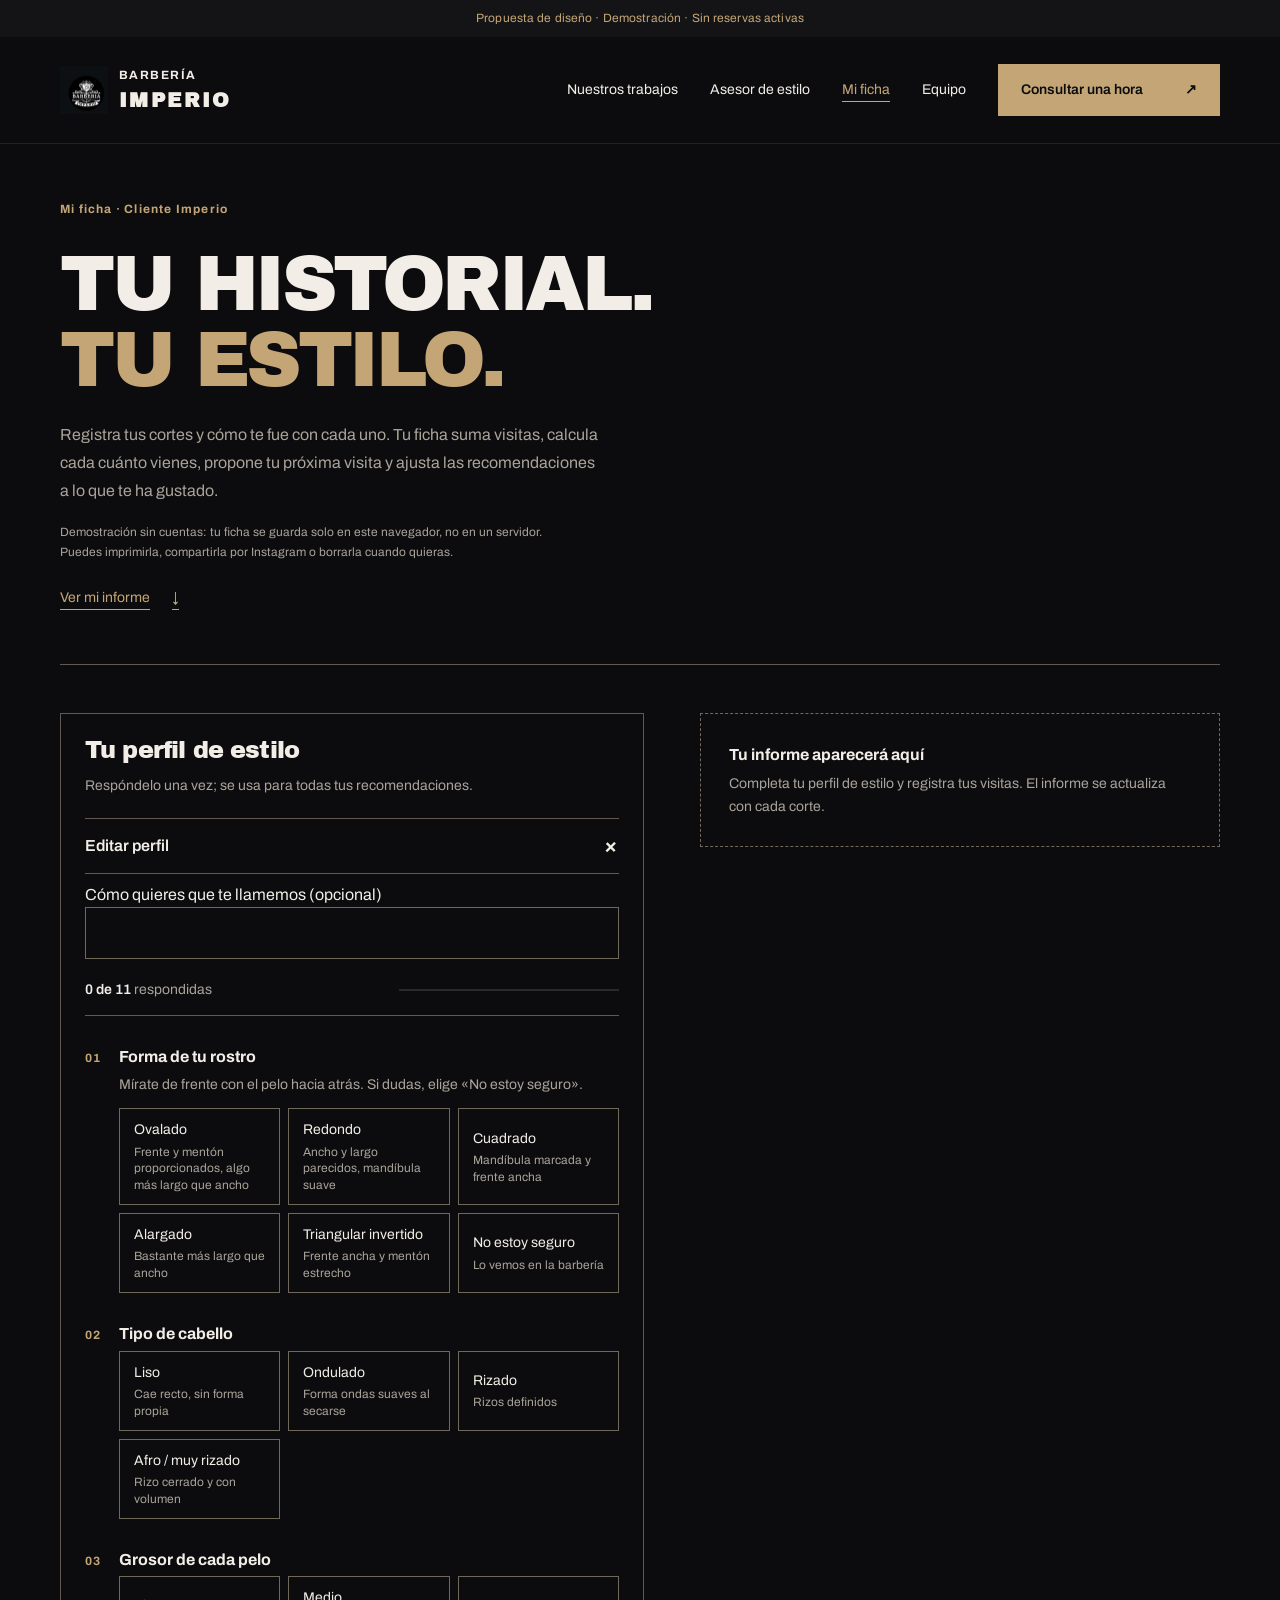
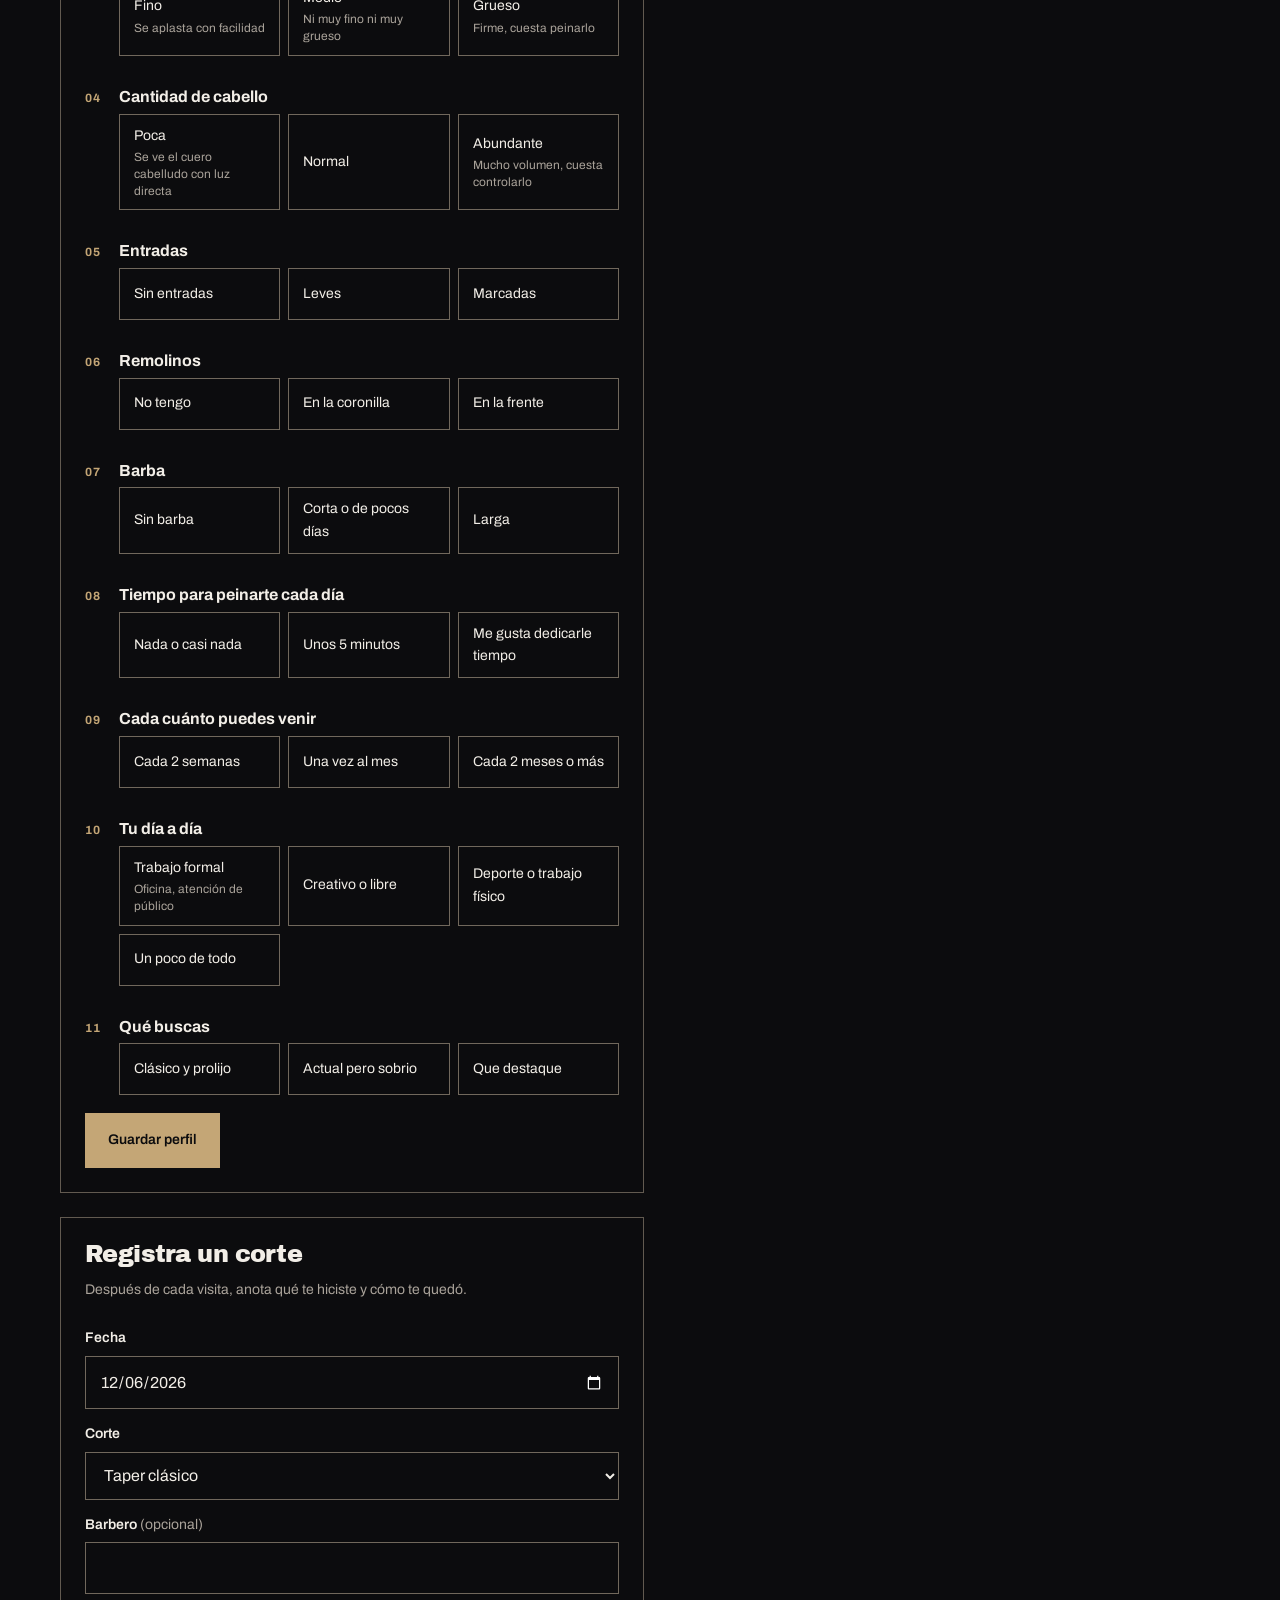
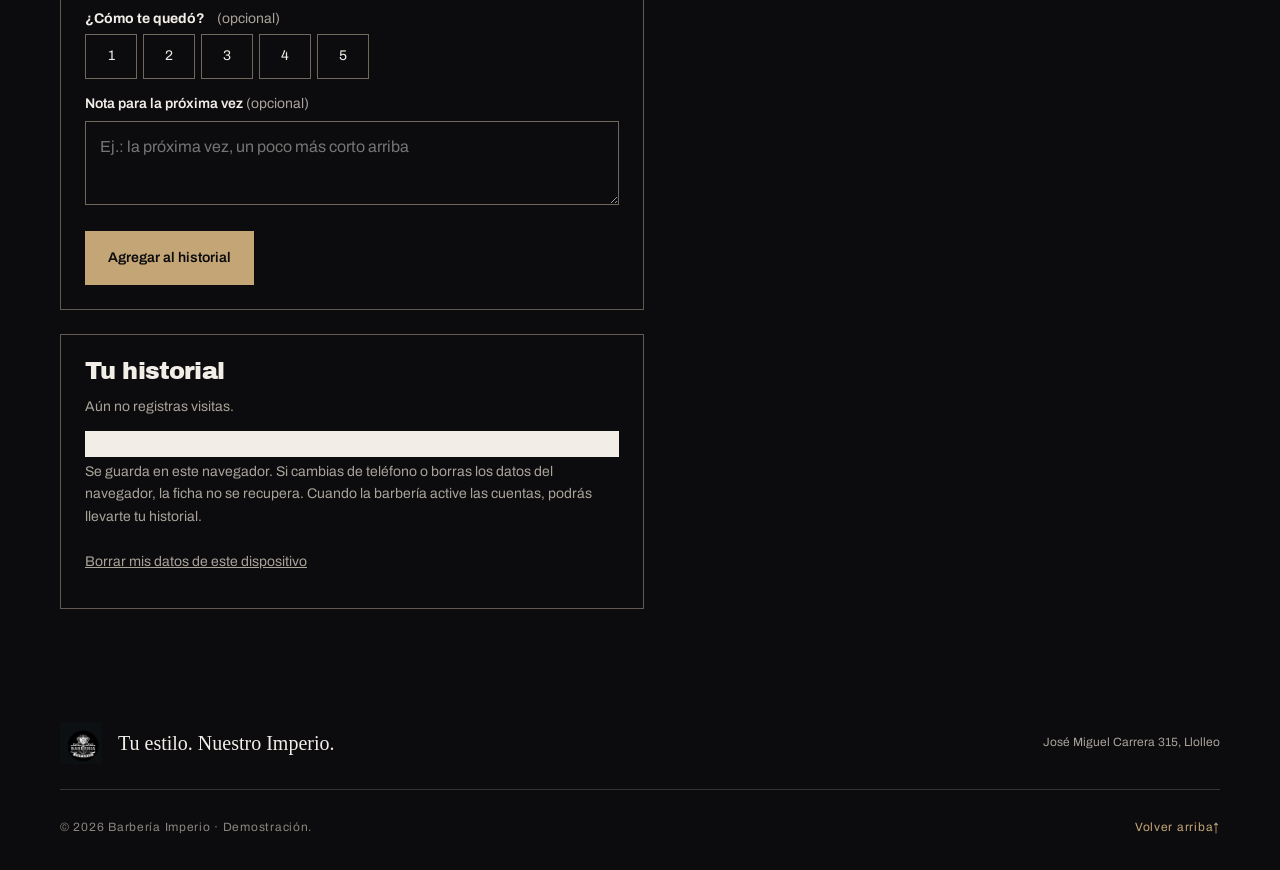
==== commit fbdf741b: "feat: diseño de Mi ficha y esquema Supabase con RLS probado Co-Authored-By: Claude Opus 5.5 <noreply" ====
--- a/mi-ficha.html
+++ b/mi-ficha.html
@@ -39,19 +39,21 @@
     </div>
   </header>
   <main id="contenido">
-    <section class="page-hero shell" aria-labelledby="page-title"><p class="eyebrow">Mi ficha · Cliente Imperio</p><h1 id="page-title"><span>TU HISTORIAL.</span> <span class="bronze">TU ESTILO.</span></h1><p class="lead">Registra tus cortes y cómo te fue con cada uno. Tu ficha suma visitas, calcula cada cuánto vienes, propone tu próxima visita y ajusta las recomendaciones a lo que te ha gustado.</p><p class="demo-note">Demostración sin cuentas: tu ficha se guarda solo en este navegador, no en un servidor. Puedes imprimirla, compartirla por Instagram o borrarla cuando quieras.</p></section>
+    <section class="page-hero shell" aria-labelledby="page-title"><p class="eyebrow">Mi ficha · Cliente Imperio</p><h1 id="page-title"><span>TU HISTORIAL.</span> <span class="bronze">TU ESTILO.</span></h1><p class="lead">Registra tus cortes y cómo te fue con cada uno. Tu ficha suma visitas, calcula cada cuánto vienes, propone tu próxima visita y ajusta las recomendaciones a lo que te ha gustado.</p><p class="demo-note">Demostración sin cuentas: tu ficha se guarda solo en este navegador, no en un servidor. Puedes imprimirla, compartirla por Instagram o borrarla cuando quieras.</p><a class="text-link" id="ir-informe" href="#resultado" hidden>Ver mi informe <span aria-hidden="true">↓</span></a></section>
     <div class="shell page-grid">
       <div class="stack">
-        <section class="panel" aria-labelledby="perfil-title">
-          <h2 id="perfil-title">1 · Tu perfil de estilo</h2>
-          <p>Respóndelo una vez; se usa para todas tus recomendaciones.</p>
+        <section class="panel" id="panel-perfil" aria-labelledby="perfil-title">
+          <h2 id="perfil-title">Tu perfil de estilo</h2>
+          <p id="perfil-resumen">Respóndelo una vez; se usa para todas tus recomendaciones.</p>
+          <details class="perfil-details" id="perfil-details" open><summary>Editar perfil <span aria-hidden="true">+</span></summary>
           <label for="cliente-nombre">Cómo quieres que te llamemos <span>(opcional)</span></label>
           <input id="cliente-nombre" type="text" maxlength="40" autocomplete="given-name">
           <form id="quiz" class="quiz" style="margin-top:20px" novalidate><div class="quiz-progress"><span><strong>0 de 11</strong> respondidas</span><span class="quiz-meter" aria-hidden="true"><i style="width:0%"></i></span></div><fieldset class="q"><legend><span class="q-n" aria-hidden="true">01</span>Forma de tu rostro</legend><p class="q-help" id="help-rostro">Mírate de frente con el pelo hacia atrás. Si dudas, elige «No estoy seguro».</p><div class="choices"><div class="choice"><input type="radio" name="rostro" id="q-rostro-ovalado" value="ovalado" aria-describedby="help-rostro"><label for="q-rostro-ovalado">Ovalado<small>Frente y mentón proporcionados, algo más largo que ancho</small></label></div><div class="choice"><input type="radio" name="rostro" id="q-rostro-redondo" value="redondo" aria-describedby="help-rostro"><label for="q-rostro-redondo">Redondo<small>Ancho y largo parecidos, mandíbula suave</small></label></div><div class="choice"><input type="radio" name="rostro" id="q-rostro-cuadrado" value="cuadrado" aria-describedby="help-rostro"><label for="q-rostro-cuadrado">Cuadrado<small>Mandíbula marcada y frente ancha</small></label></div><div class="choice"><input type="radio" name="rostro" id="q-rostro-alargado" value="alargado" aria-describedby="help-rostro"><label for="q-rostro-alargado">Alargado<small>Bastante más largo que ancho</small></label></div><div class="choice"><input type="radio" name="rostro" id="q-rostro-corazon" value="corazon" aria-describedby="help-rostro"><label for="q-rostro-corazon">Triangular invertido<small>Frente ancha y mentón estrecho</small></label></div><div class="choice"><input type="radio" name="rostro" id="q-rostro-no_se" value="no_se" aria-describedby="help-rostro"><label for="q-rostro-no_se">No estoy seguro<small>Lo vemos en la barbería</small></label></div></div></fieldset><fieldset class="q"><legend><span class="q-n" aria-hidden="true">02</span>Tipo de cabello</legend><div class="choices"><div class="choice"><input type="radio" name="tipo" id="q-tipo-liso" value="liso"><label for="q-tipo-liso">Liso<small>Cae recto, sin forma propia</small></label></div><div class="choice"><input type="radio" name="tipo" id="q-tipo-ondulado" value="ondulado"><label for="q-tipo-ondulado">Ondulado<small>Forma ondas suaves al secarse</small></label></div><div class="choice"><input type="radio" name="tipo" id="q-tipo-rizado" value="rizado"><label for="q-tipo-rizado">Rizado<small>Rizos definidos</small></label></div><div class="choice"><input type="radio" name="tipo" id="q-tipo-afro" value="afro"><label for="q-tipo-afro">Afro / muy rizado<small>Rizo cerrado y con volumen</small></label></div></div></fieldset><fieldset class="q"><legend><span class="q-n" aria-hidden="true">03</span>Grosor de cada pelo</legend><div class="choices"><div class="choice"><input type="radio" name="grosor" id="q-grosor-fino" value="fino"><label for="q-grosor-fino">Fino<small>Se aplasta con facilidad</small></label></div><div class="choice"><input type="radio" name="grosor" id="q-grosor-medio" value="medio"><label for="q-grosor-medio">Medio<small>Ni muy fino ni muy grueso</small></label></div><div class="choice"><input type="radio" name="grosor" id="q-grosor-grueso" value="grueso"><label for="q-grosor-grueso">Grueso<small>Firme, cuesta peinarlo</small></label></div></div></fieldset><fieldset class="q"><legend><span class="q-n" aria-hidden="true">04</span>Cantidad de cabello</legend><div class="choices"><div class="choice"><input type="radio" name="densidad" id="q-densidad-baja" value="baja"><label for="q-densidad-baja">Poca<small>Se ve el cuero cabelludo con luz directa</small></label></div><div class="choice"><input type="radio" name="densidad" id="q-densidad-media" value="media"><label for="q-densidad-media">Normal</label></div><div class="choice"><input type="radio" name="densidad" id="q-densidad-alta" value="alta"><label for="q-densidad-alta">Abundante<small>Mucho volumen, cuesta controlarlo</small></label></div></div></fieldset><fieldset class="q"><legend><span class="q-n" aria-hidden="true">05</span>Entradas</legend><div class="choices"><div class="choice"><input type="radio" name="entradas" id="q-entradas-no" value="no"><label for="q-entradas-no">Sin entradas</label></div><div class="choice"><input type="radio" name="entradas" id="q-entradas-leves" value="leves"><label for="q-entradas-leves">Leves</label></div><div class="choice"><input type="radio" name="entradas" id="q-entradas-marcadas" value="marcadas"><label for="q-entradas-marcadas">Marcadas</label></div></div></fieldset><fieldset class="q"><legend><span class="q-n" aria-hidden="true">06</span>Remolinos</legend><div class="choices"><div class="choice"><input type="radio" name="remolino" id="q-remolino-no" value="no"><label for="q-remolino-no">No tengo</label></div><div class="choice"><input type="radio" name="remolino" id="q-remolino-coronilla" value="coronilla"><label for="q-remolino-coronilla">En la coronilla</label></div><div class="choice"><input type="radio" name="remolino" id="q-remolino-frente" value="frente"><label for="q-remolino-frente">En la frente</label></div></div></fieldset><fieldset class="q"><legend><span class="q-n" aria-hidden="true">07</span>Barba</legend><div class="choices"><div class="choice"><input type="radio" name="barba" id="q-barba-no" value="no"><label for="q-barba-no">Sin barba</label></div><div class="choice"><input type="radio" name="barba" id="q-barba-corta" value="corta"><label for="q-barba-corta">Corta o de pocos días</label></div><div class="choice"><input type="radio" name="barba" id="q-barba-larga" value="larga"><label for="q-barba-larga">Larga</label></div></div></fieldset><fieldset class="q"><legend><span class="q-n" aria-hidden="true">08</span>Tiempo para peinarte cada día</legend><div class="choices"><div class="choice"><input type="radio" name="mantencion" id="q-mantencion-baja" value="baja"><label for="q-mantencion-baja">Nada o casi nada</label></div><div class="choice"><input type="radio" name="mantencion" id="q-mantencion-media" value="media"><label for="q-mantencion-media">Unos 5 minutos</label></div><div class="choice"><input type="radio" name="mantencion" id="q-mantencion-alta" value="alta"><label for="q-mantencion-alta">Me gusta dedicarle tiempo</label></div></div></fieldset><fieldset class="q"><legend><span class="q-n" aria-hidden="true">09</span>Cada cuánto puedes venir</legend><div class="choices"><div class="choice"><input type="radio" name="frecuencia" id="q-frecuencia-quincenal" value="quincenal"><label for="q-frecuencia-quincenal">Cada 2 semanas</label></div><div class="choice"><input type="radio" name="frecuencia" id="q-frecuencia-mensual" value="mensual"><label for="q-frecuencia-mensual">Una vez al mes</label></div><div class="choice"><input type="radio" name="frecuencia" id="q-frecuencia-bimensual" value="bimensual"><label for="q-frecuencia-bimensual">Cada 2 meses o más</label></div></div></fieldset><fieldset class="q"><legend><span class="q-n" aria-hidden="true">10</span>Tu día a día</legend><div class="choices"><div class="choice"><input type="radio" name="contexto" id="q-contexto-formal" value="formal"><label for="q-contexto-formal">Trabajo formal<small>Oficina, atención de público</small></label></div><div class="choice"><input type="radio" name="contexto" id="q-contexto-creativo" value="creativo"><label for="q-contexto-creativo">Creativo o libre</label></div><div class="choice"><input type="radio" name="contexto" id="q-contexto-deportivo" value="deportivo"><label for="q-contexto-deportivo">Deporte o trabajo físico</label></div><div class="choice"><input type="radio" name="contexto" id="q-contexto-mixto" value="mixto"><label for="q-contexto-mixto">Un poco de todo</label></div></div></fieldset><fieldset class="q"><legend><span class="q-n" aria-hidden="true">11</span>Qué buscas</legend><div class="choices"><div class="choice"><input type="radio" name="estilo" id="q-estilo-clasico" value="clasico"><label for="q-estilo-clasico">Clásico y prolijo</label></div><div class="choice"><input type="radio" name="estilo" id="q-estilo-actual" value="actual"><label for="q-estilo-actual">Actual pero sobrio</label></div><div class="choice"><input type="radio" name="estilo" id="q-estilo-llamativo" value="llamativo"><label for="q-estilo-llamativo">Que destaque</label></div></div></fieldset></form>
           <button id="perfil-guardar" class="btn btn-gold" type="button">Guardar perfil</button>
+          </details>
         </section>
         <section class="panel" aria-labelledby="visita-title">
-          <h2 id="visita-title">2 · Registra un corte</h2>
+          <h2 id="visita-title">Registra un corte</h2>
           <p>Después de cada visita, anota qué te hiciste y cómo te quedó.</p>
           <form id="visita-form" novalidate>
             <label for="visita-fecha">Fecha</label>
@@ -70,7 +72,7 @@
           </form>
         </section>
         <section class="panel" aria-labelledby="historial-title">
-          <h2 id="historial-title">3 · Tu historial</h2>
+          <h2 id="historial-title">Tu historial</h2>
           <p id="historial-vacio">Aún no registras visitas.</p>
           <div class="ficha" style="box-shadow:none;padding:4px 18px 12px"><ul id="historial-lista" class="timeline"></ul></div>
           <p id="ficha-status" class="quiz-status" role="status" aria-live="polite"></p>
--- a/pages.css
+++ b/pages.css
@@ -24,7 +24,6 @@
 
 .page-grid { display: grid; grid-template-columns: minmax(0, 1fr) minmax(0, 520px); gap: 56px; align-items: start; padding: 48px 0 80px; }
 .page-grid.single { grid-template-columns: minmax(0, 1fr); }
-.page-grid > aside { position: sticky; top: 24px; }
 
 /* Cuestionario */
 .quiz { display: grid; gap: 28px; }
@@ -115,6 +114,15 @@
 .link-danger { background: none; border: 0; padding: 0; color: var(--muted); text-decoration: underline; font-size: 14px; min-height: 44px; cursor: pointer; justify-self: start; }
 .link-danger:hover { color: var(--error-text); }
 
+/* Perfil plegable en Mi ficha */
+.perfil-details { border: 0 !important; margin-top: 8px !important; }
+.perfil-details > summary { padding: 14px 0 !important; border-top: 1px solid var(--line); border-bottom: 1px solid var(--line); font-weight: 600; }
+.perfil-details > summary:hover { background: transparent !important; color: var(--gold); }
+.perfil-details[open] > summary { margin-bottom: 8px; }
+.perfil-chips { display: flex; flex-wrap: wrap; gap: 6px; margin: 4px 0 6px; padding: 0; list-style: none; }
+.perfil-chips li { font-size: 12px; padding: 5px 10px; border: 1px solid var(--control-border); color: var(--cream); }
+#ir-informe { margin-top: 18px; }
+
 /* Equipo */
 .team-grid { display: grid; grid-template-columns: repeat(auto-fill, minmax(260px, 340px)); gap: 40px 32px; }
 .profile-card { display: grid; gap: 14px; }
@@ -142,7 +150,6 @@
 .rec .label { margin-top: 12px; }
 @media (max-width: 1000px) {
   .page-grid { grid-template-columns: 1fr; gap: 40px; }
-  .page-grid > aside { position: static; }
 }
 @media (max-width: 580px) {
   .page-hero { padding: 36px 0 28px; }
@@ -166,6 +173,5 @@
   body.urban { background: #fff; padding: 0 !important; }
   .announcement, .site-header, .site-footer, .page-hero, .page-grid > :not(aside), .ficha-actions, .mobile-bar, .skip-link, .timeline button { display: none !important; }
   .page-grid { display: block; padding: 0; }
-  .page-grid > aside { position: static; }
   .ficha { box-shadow: none; background: #fff; padding: 0; }
 }
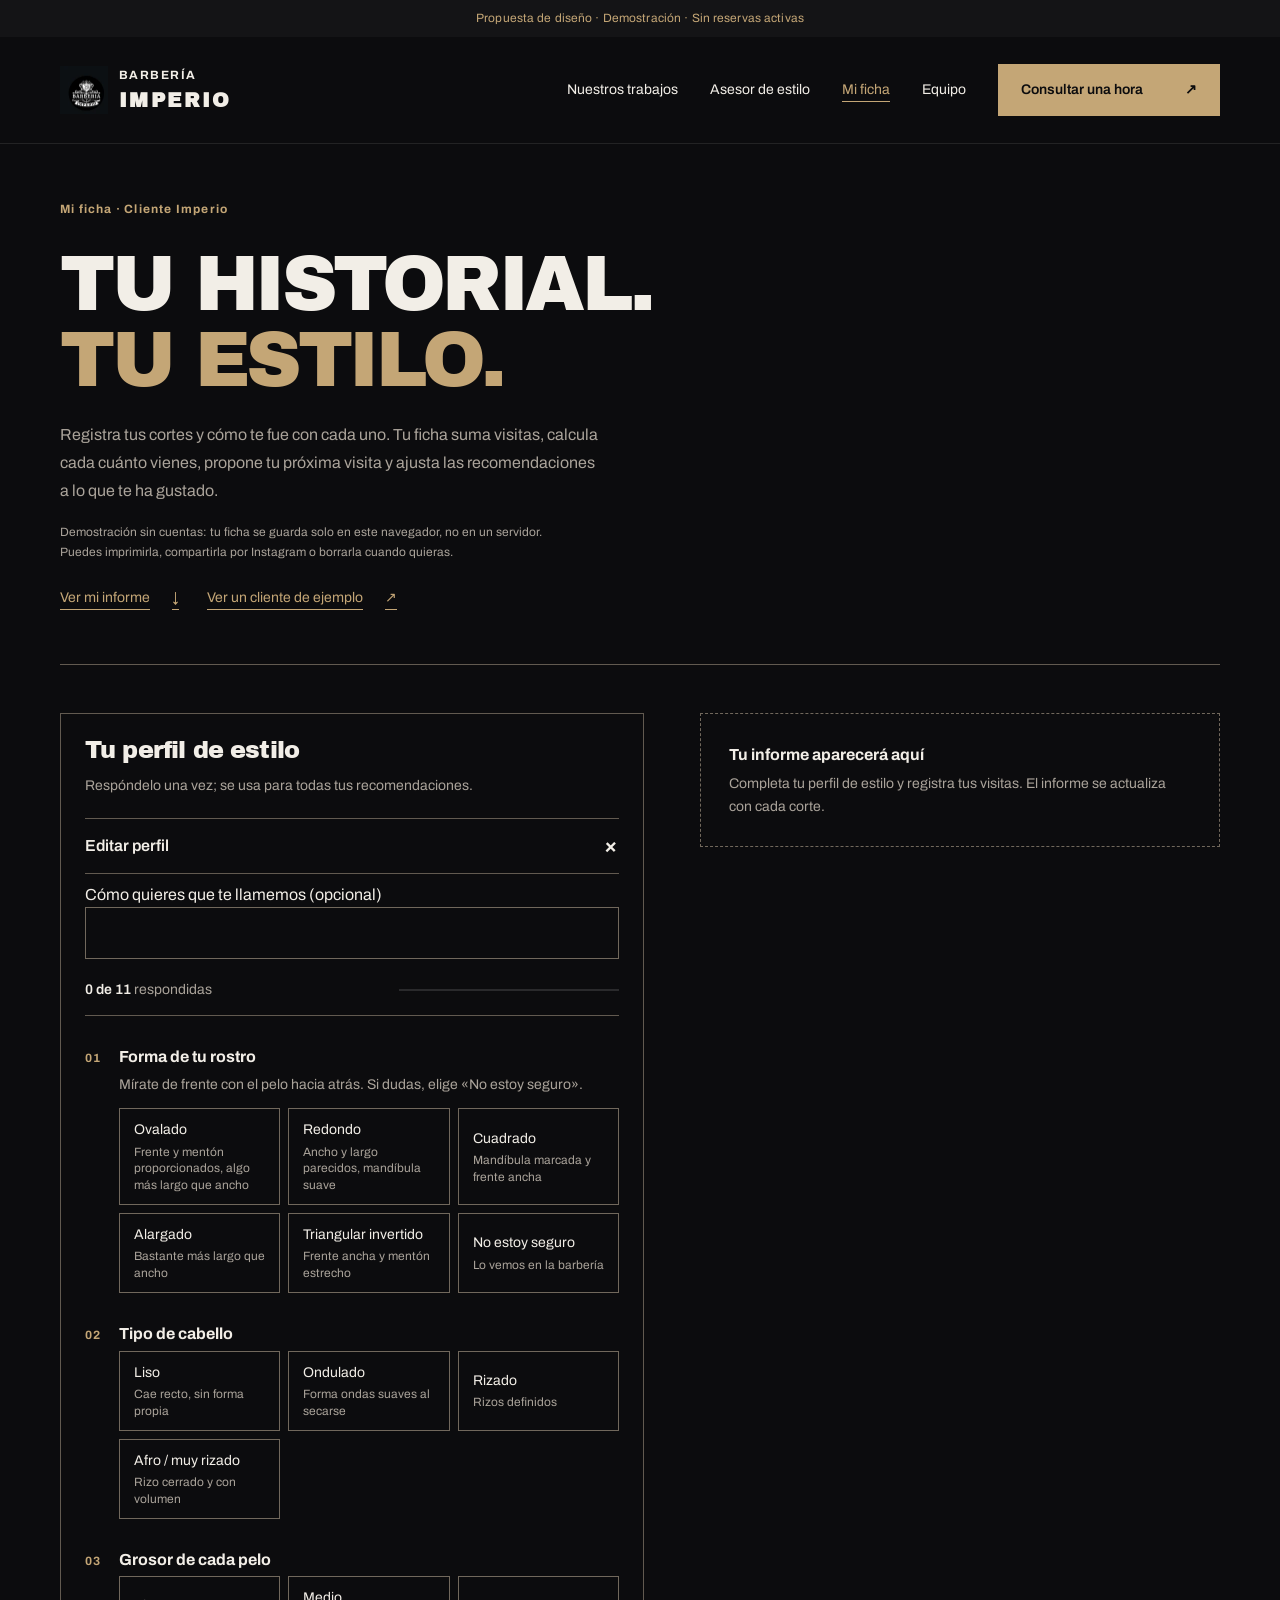
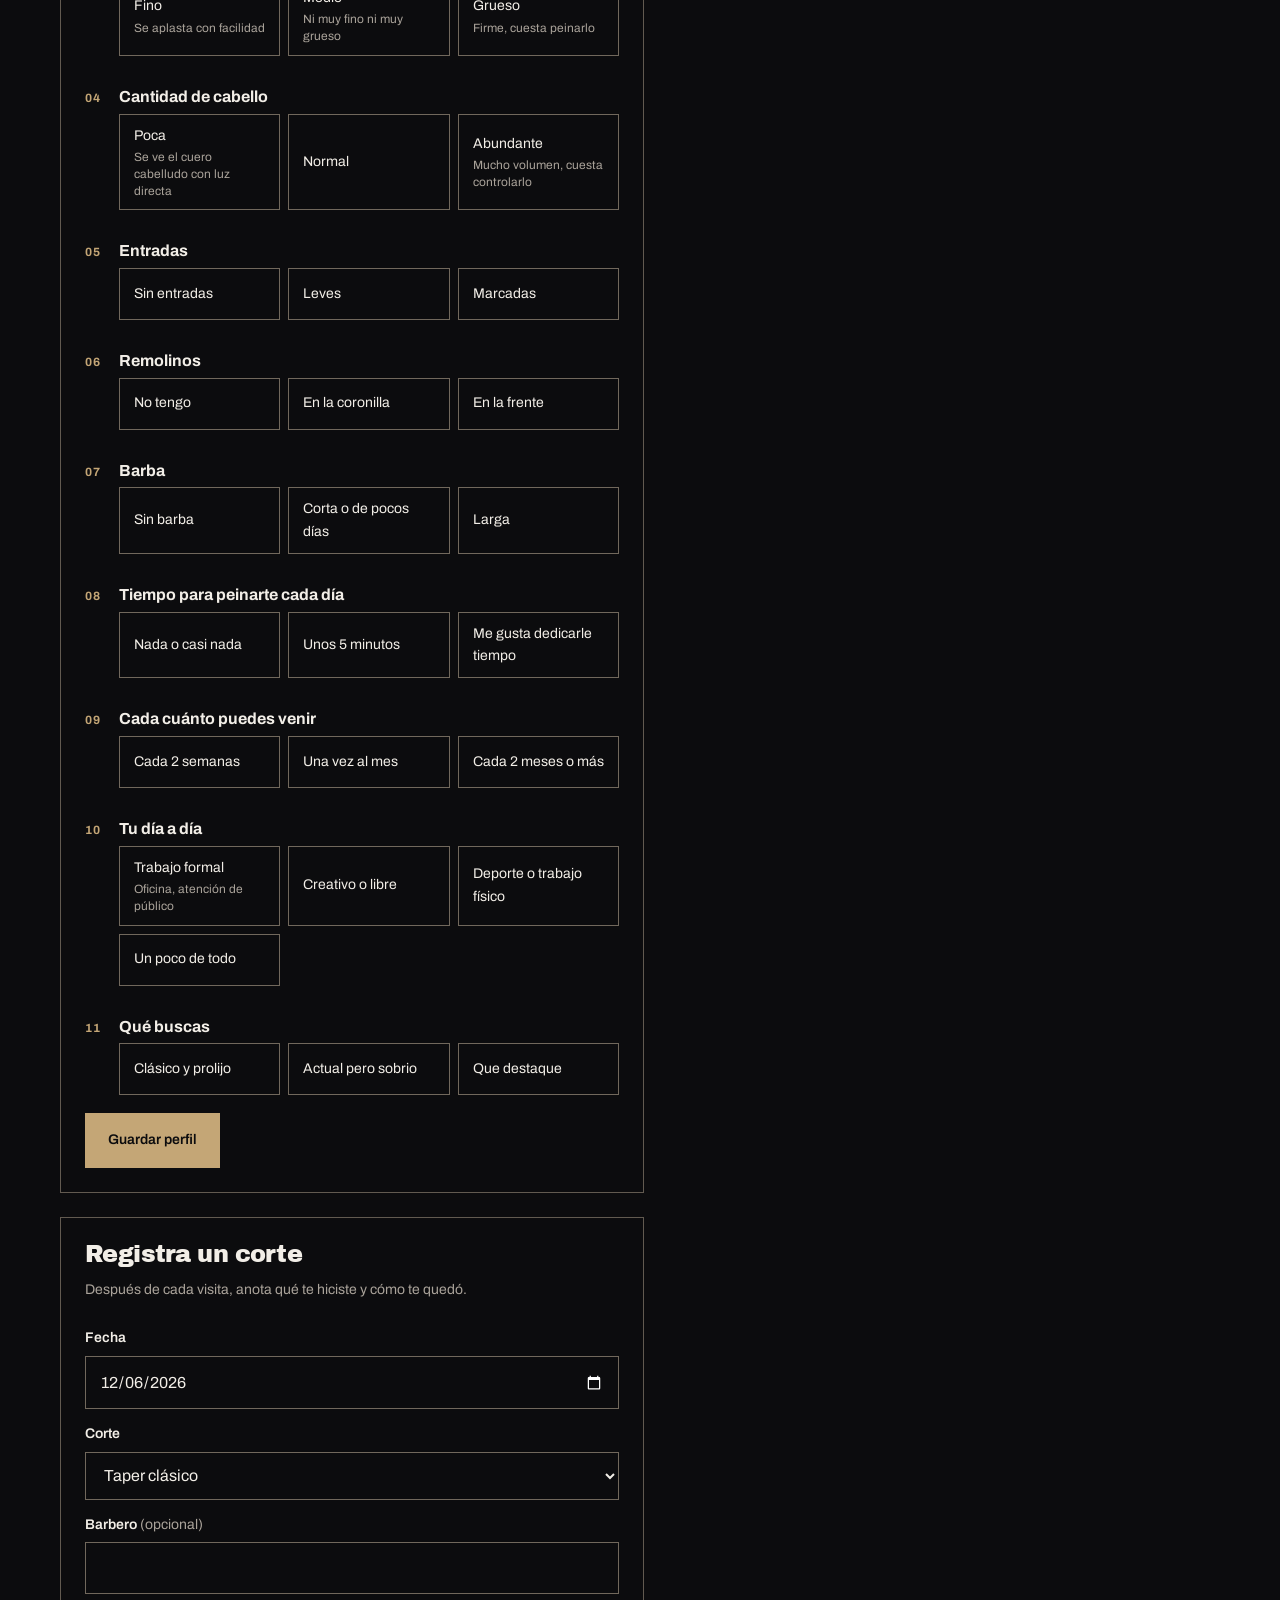
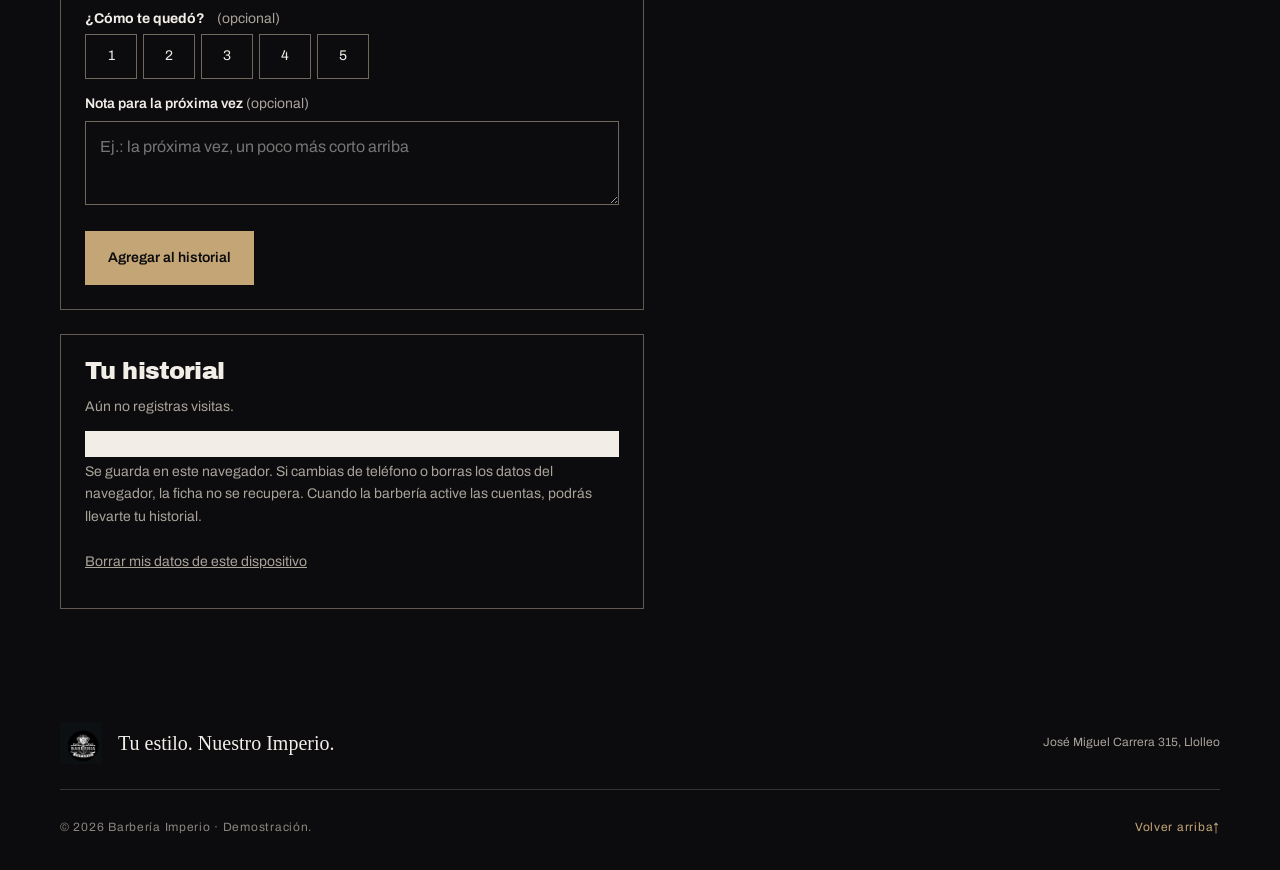
==== commit e61c1d9f: "feat: WhatsApp y Google Maps, cliente de ejemplo y panel de la barbería (demo) Co-Authored-By: Claud" ====
--- a/mi-ficha.html
+++ b/mi-ficha.html
@@ -39,7 +39,8 @@
     </div>
   </header>
   <main id="contenido">
-    <section class="page-hero shell" aria-labelledby="page-title"><p class="eyebrow">Mi ficha · Cliente Imperio</p><h1 id="page-title"><span>TU HISTORIAL.</span> <span class="bronze">TU ESTILO.</span></h1><p class="lead">Registra tus cortes y cómo te fue con cada uno. Tu ficha suma visitas, calcula cada cuánto vienes, propone tu próxima visita y ajusta las recomendaciones a lo que te ha gustado.</p><p class="demo-note">Demostración sin cuentas: tu ficha se guarda solo en este navegador, no en un servidor. Puedes imprimirla, compartirla por Instagram o borrarla cuando quieras.</p><a class="text-link" id="ir-informe" href="#resultado" hidden>Ver mi informe <span aria-hidden="true">↓</span></a></section>
+    <section class="page-hero shell" aria-labelledby="page-title"><p class="eyebrow">Mi ficha · Cliente Imperio</p><h1 id="page-title"><span>TU HISTORIAL.</span> <span class="bronze">TU ESTILO.</span></h1><p class="lead">Registra tus cortes y cómo te fue con cada uno. Tu ficha suma visitas, calcula cada cuánto vienes, propone tu próxima visita y ajusta las recomendaciones a lo que te ha gustado.</p><p class="demo-note">Demostración sin cuentas: tu ficha se guarda solo en este navegador, no en un servidor. Puedes imprimirla, compartirla por Instagram o borrarla cuando quieras.</p><div class="hero-links"><a class="text-link" id="ir-informe" href="#resultado" hidden>Ver mi informe <span aria-hidden="true">↓</span></a><a class="text-link" id="ver-ejemplo" href="/mi-ficha?ejemplo">Ver un cliente de ejemplo <span aria-hidden="true">↗</span></a></div></section>
+    <div class="shell ejemplo-banda" id="ejemplo-banda" role="note" hidden><strong>Cliente de ejemplo.</strong> Datos ficticios para mostrar cómo funciona la ficha. Lo que cambies aquí no se guarda. <a href="/mi-ficha">Volver a mi ficha</a></div>
     <div class="shell page-grid">
       <div class="stack">
         <section class="panel" id="panel-perfil" aria-labelledby="perfil-title">
--- a/urban.css
+++ b/urban.css
@@ -181,3 +181,15 @@
   /* Evita que la barra fija inferior tape el elemento con foco (WCAG 2.4.11). */
   html:has(body.urban.mobile-cta-enabled) { scroll-padding-bottom: calc(84px + env(safe-area-inset-bottom)); }
 }
+/* Botones de contacto: WhatsApp y Google Maps */
+.urban .btn .btn-icon { width: 18px; height: 18px; flex-shrink: 0; }
+.urban .band-actions { display: grid; gap: 10px; min-width: 250px; }
+.urban .band-actions .btn, .urban .closing-action .btn { justify-content: flex-start; gap: 12px; flex-wrap: wrap; }
+.urban .closing-action { display: grid; gap: 10px; }
+.urban .closing-action .fine-print { margin-top: 4px; }
+.urban .location-band .btn-ink { --focus: var(--bg); }
+.urban .wa-pending { text-align: left; flex-basis: 100%; font-size: 12px; font-weight: 400; margin-left: 30px; margin-top: -4px; }
+.urban [data-whatsapp]:not([aria-disabled='true']) .wa-pending { display: none; }
+.urban .location-band .btn-ink[aria-disabled='true'] { background: #a88e62; border-color: #a88e62; color: var(--bg); }
+@media(max-width:840px) { .urban .band-actions { grid-column: 1 / -1; grid-template-columns: 1fr 1fr; min-width: 0; } }
+@media(max-width:580px) { .urban .band-actions { grid-template-columns: 1fr; } }
--- a/pages.css
+++ b/pages.css
@@ -121,7 +121,10 @@
 .perfil-details[open] > summary { margin-bottom: 8px; }
 .perfil-chips { display: flex; flex-wrap: wrap; gap: 6px; margin: 4px 0 6px; padding: 0; list-style: none; }
 .perfil-chips li { font-size: 12px; padding: 5px 10px; border: 1px solid var(--control-border); color: var(--cream); }
-#ir-informe { margin-top: 18px; }
+.hero-links { display: flex; flex-wrap: wrap; gap: 4px 28px; margin-top: 18px; }
+.ejemplo-banda { margin-top: 24px; padding: 14px 18px; background: var(--announce-bg); border-left: 3px solid var(--gold); font-size: 14px; color: var(--cream); }
+.ejemplo-banda a { color: var(--gold); text-decoration: underline; text-underline-offset: .25em; margin-left: 6px; display: inline-flex; min-height: 44px; align-items: center; }
+.ejemplo-banda[hidden] { display: none; }
 
 /* Equipo */
 .team-grid { display: grid; grid-template-columns: repeat(auto-fill, minmax(260px, 340px)); gap: 40px 32px; }
@@ -175,3 +178,42 @@
   .page-grid { display: block; padding: 0; }
   .ficha { box-shadow: none; background: #fff; padding: 0; }
 }
+
+/* Panel de la barbería (demo) */
+.panel-page { padding: 32px 0 80px; display: grid; gap: 28px; }
+.kpis { display: grid; grid-template-columns: repeat(4, minmax(0, 1fr)); border: 1px solid var(--line); margin: 0; }
+.kpi { padding: 20px 22px; border-right: 1px solid var(--line); }
+.kpi:last-child { border-right: 0; }
+.kpi dt { font-size: 12px; font-weight: 700; letter-spacing: .06em; color: var(--muted); }
+.kpi dd { margin: 8px 0 4px; font-family: var(--display); font-size: clamp(30px, 3.4vw, 44px); letter-spacing: -.03em; color: var(--cream); line-height: 1; }
+.kpi .kpi-note { font-size: 12px; color: var(--muted); margin: 0; font-family: var(--sans); letter-spacing: 0; }
+.panel-grid { display: grid; grid-template-columns: minmax(0, 1.4fr) minmax(0, 1fr); gap: 28px; align-items: start; }
+.panel-col { display: grid; gap: 28px; align-content: start; min-width: 0; }
+.table-wrap { overflow-x: auto; margin-top: 8px; position: relative; }
+.data-table { width: 100%; border-collapse: collapse; font-size: 14px; }
+.data-table th, .data-table td { text-align: left; padding: 10px 8px; border-bottom: 1px solid var(--line); vertical-align: middle; }
+.data-table thead th { font-size: 12px; color: var(--muted); font-weight: 700; letter-spacing: .04em; }
+.data-table tbody th { font-weight: 600; color: var(--cream); white-space: nowrap; }
+.data-table td { color: var(--cream); }
+.data-table tbody tr:hover { background: var(--surface); }
+.estado { font-size: 12px; white-space: nowrap; }
+.estado.is-late { color: var(--error-text); font-weight: 700; }
+.btn-sm { min-height: 36px !important; padding: 6px 12px !important; font-size: 12px !important; }
+.hbars { list-style: none; margin: 8px 0 0; padding: 0; display: grid; gap: 10px; }
+.hbars li { display: grid; grid-template-columns: minmax(0, 200px) minmax(0, 1fr) 32px; gap: 12px; align-items: center; font-size: 14px; }
+.hbar-label { color: var(--cream); overflow: hidden; text-overflow: ellipsis; white-space: nowrap; }
+.hbar-track { height: 10px; background: var(--surface2); }
+.hbar-track i { display: block; height: 100%; background: var(--gold); border-radius: 0 4px 4px 0; }
+.hbar-value { color: var(--muted); text-align: right; font-variant-numeric: tabular-nums; }
+.hbars li:hover .hbar-track i { background: var(--gold2); }
+.cols { list-style: none; margin: 16px 0 0; padding: 0; display: grid; grid-template-columns: repeat(8, 1fr); gap: 8px; height: 180px; align-items: end; border-bottom: 1px solid var(--line); }
+.cols li { display: flex; flex-direction: column; align-items: center; justify-content: flex-end; height: 100%; position: relative; }
+.col-bar { width: 70%; max-width: 32px; background: var(--gold); border-radius: 4px 4px 0 0; min-height: 2px; }
+.cols li:hover .col-bar { background: var(--gold2); }
+.col-value { font-size: 12px; color: var(--muted); margin-bottom: 4px; }
+.col-value.is-last { color: var(--cream); font-weight: 700; }
+.col-label { position: absolute; bottom: -22px; font-size: 12px; color: var(--muted); white-space: nowrap; }
+#chart-semanas { padding-bottom: 26px; }
+@media (max-width: 1000px) { .panel-grid { grid-template-columns: 1fr; } }
+@media (max-width: 700px) { .kpis { grid-template-columns: 1fr 1fr; } .kpi:nth-child(2) { border-right: 0; } .kpi:nth-child(n+3) { border-top: 1px solid var(--line); } .cols .col-label { font-size: 12px; transform: rotate(-35deg); transform-origin: top center; bottom: -26px; } #chart-semanas { padding-bottom: 36px; } .hbars li { grid-template-columns: minmax(0, 110px) minmax(0, 1fr) 28px; } }
+.panel, .panel > * { min-width: 0; }
